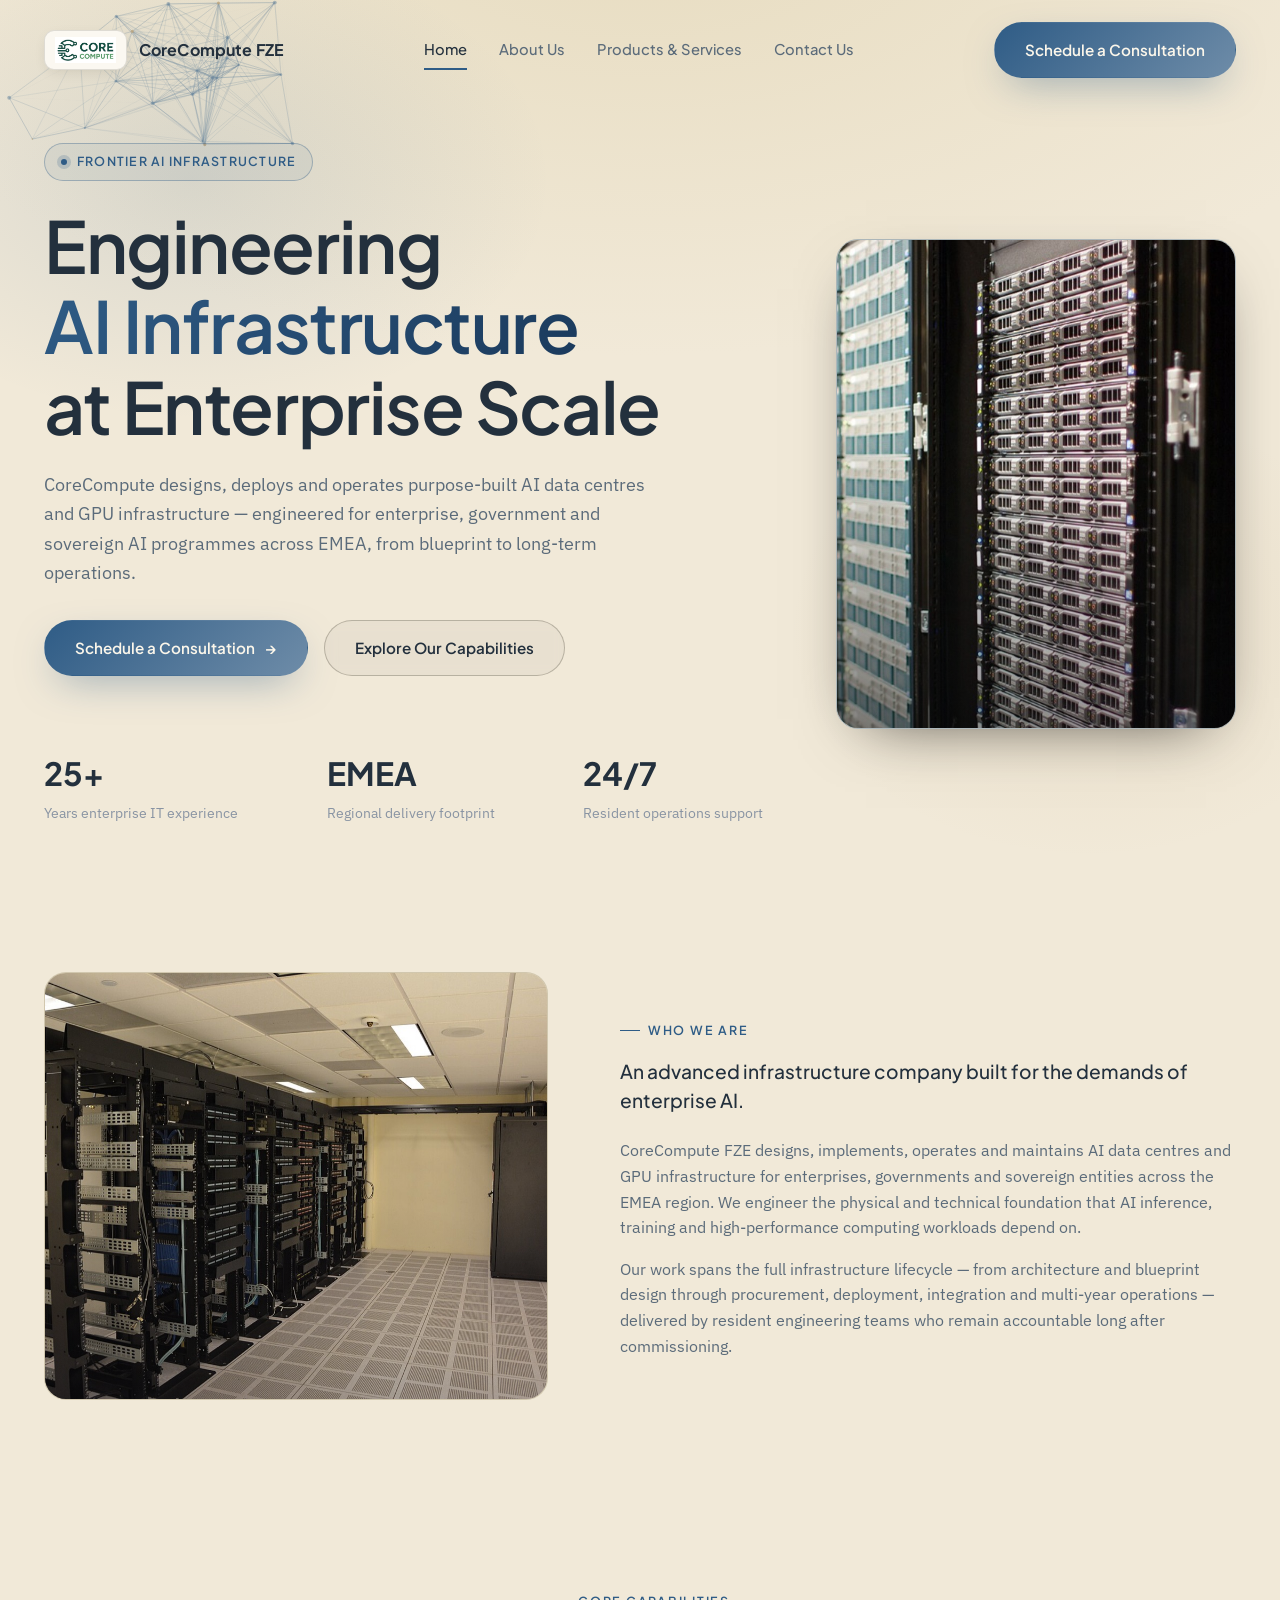
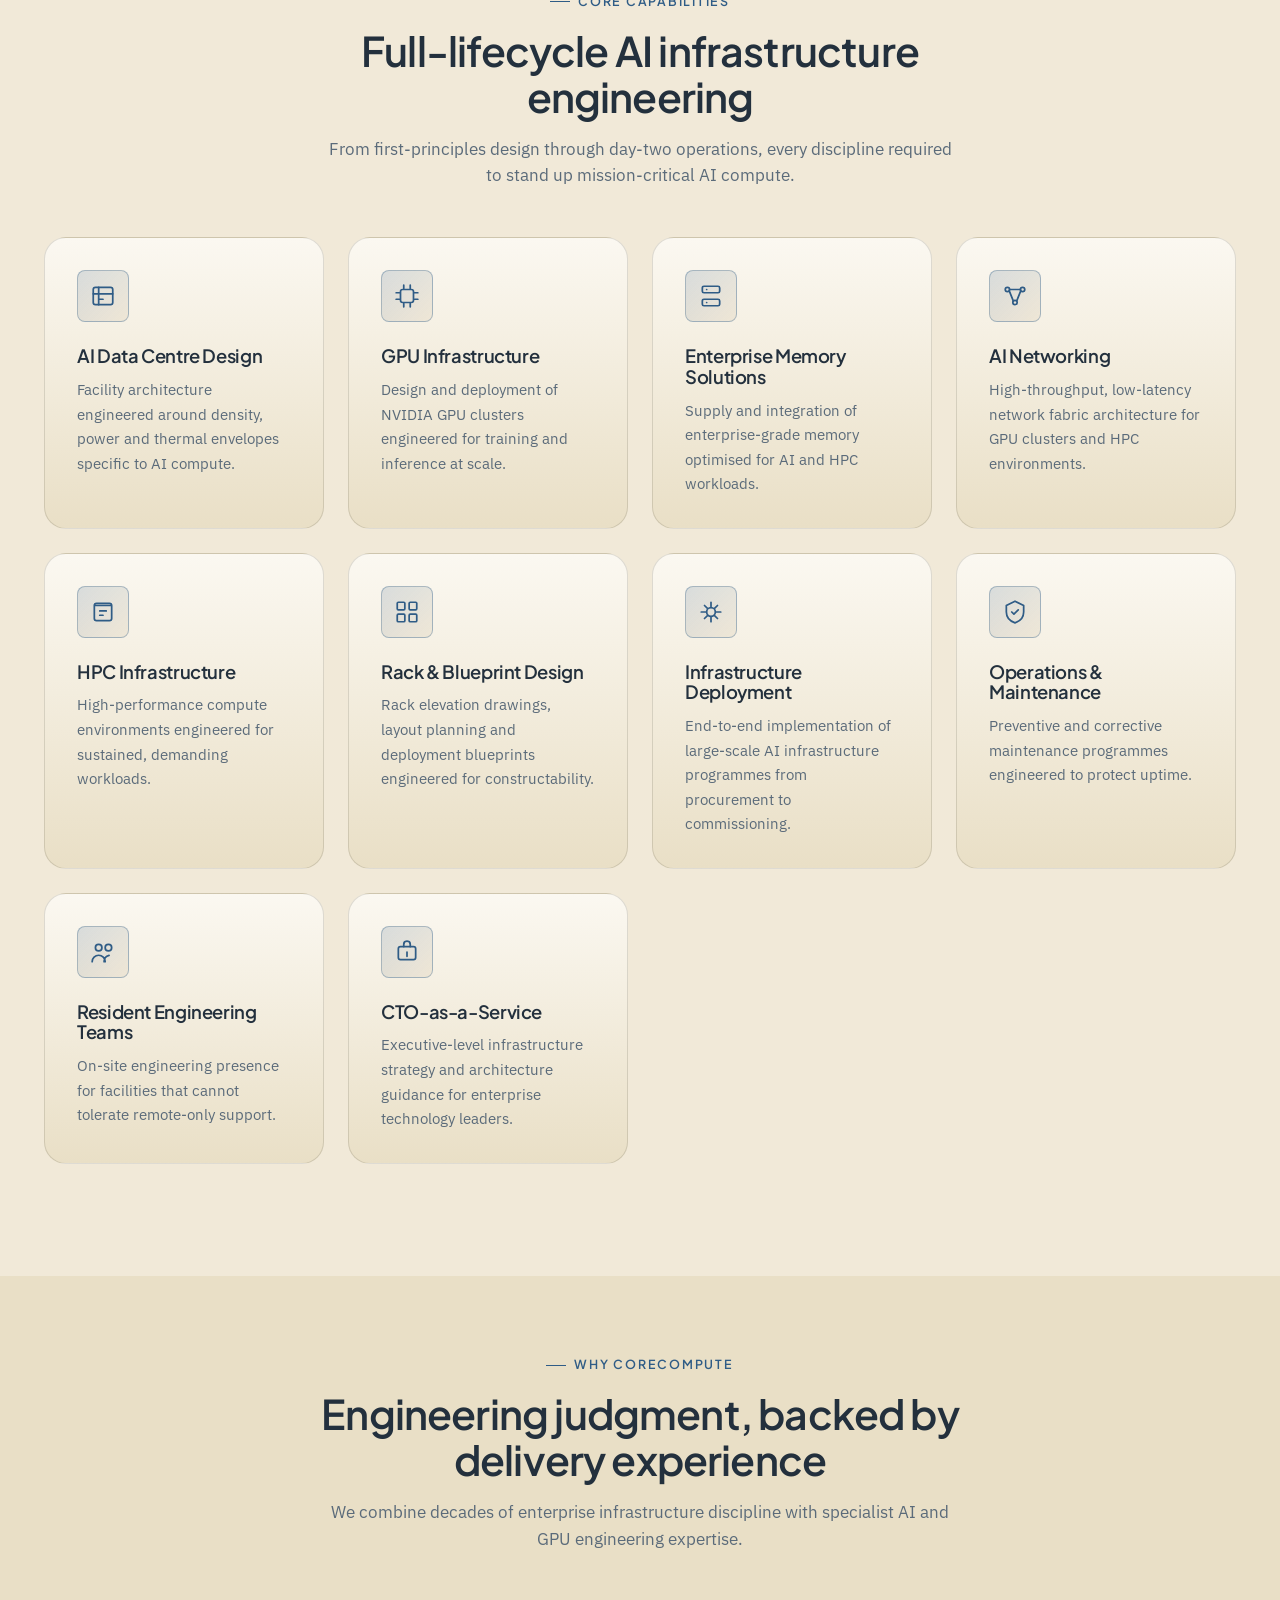
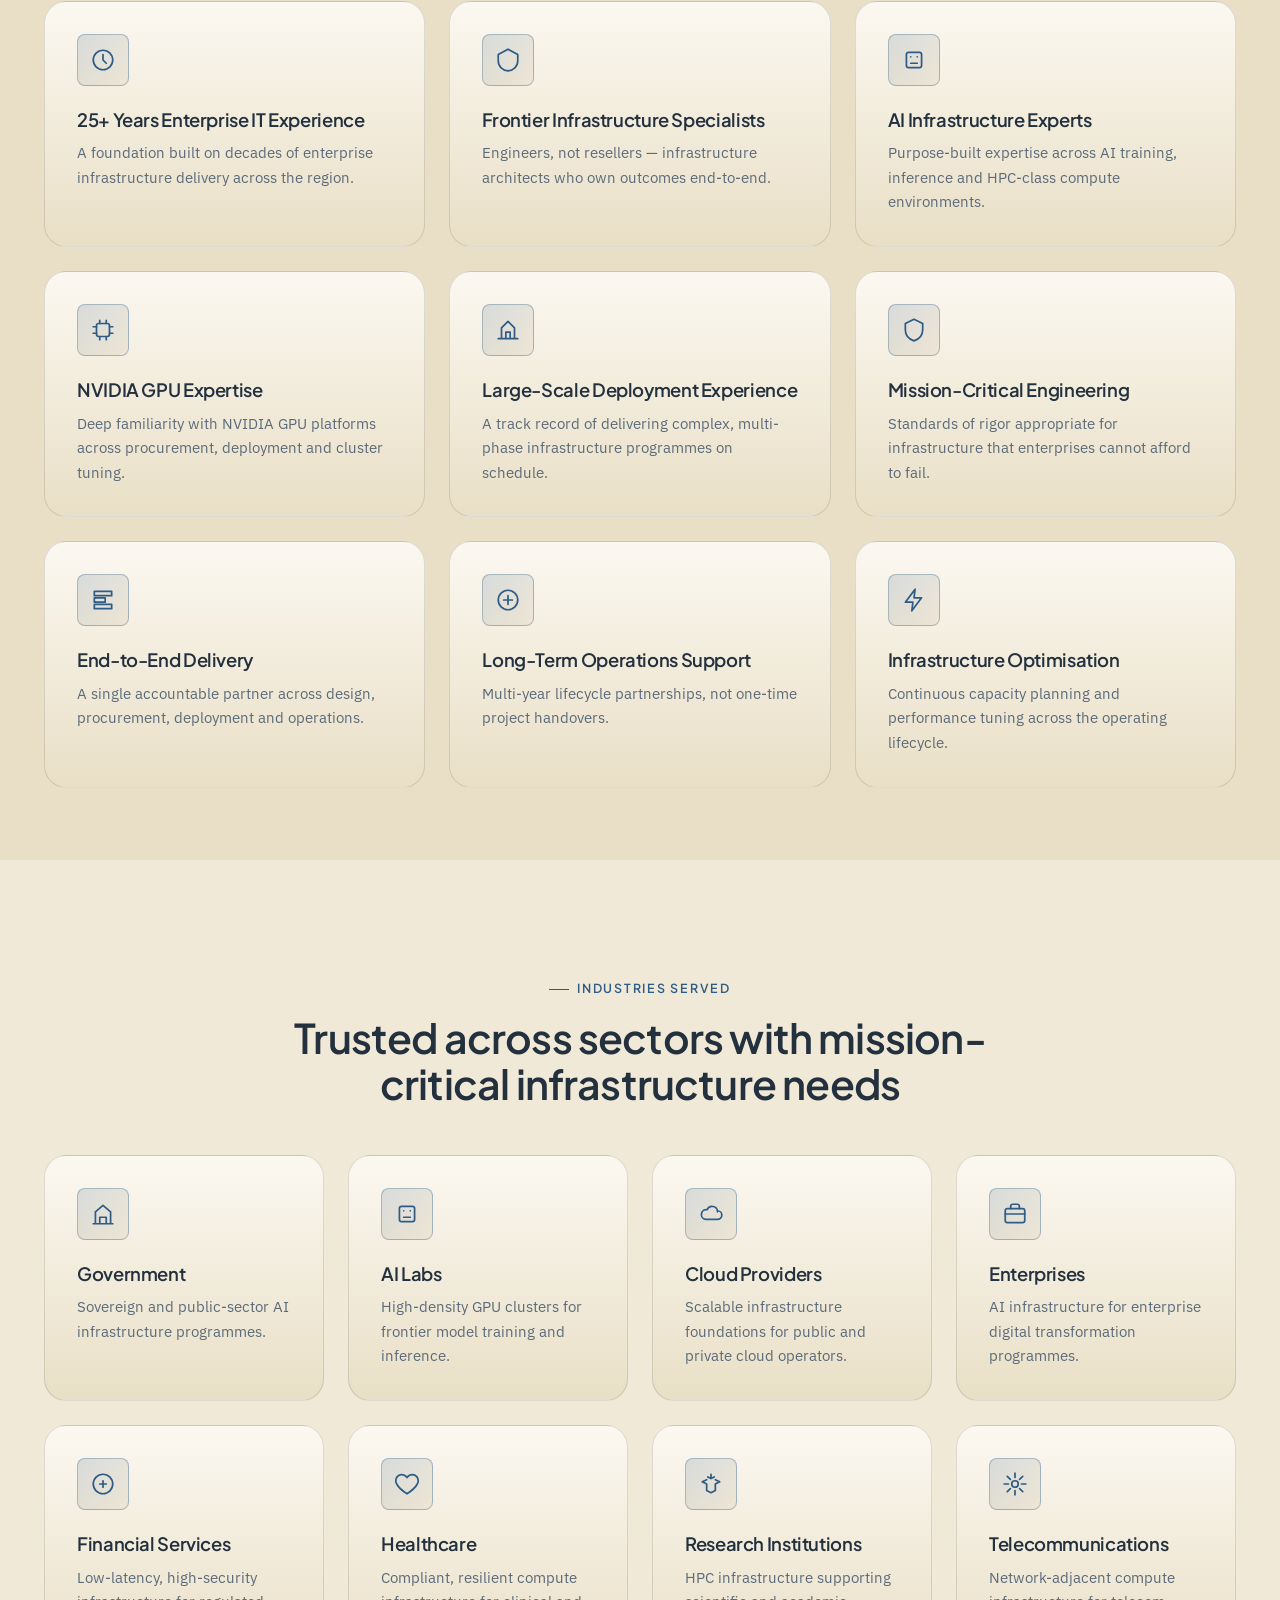
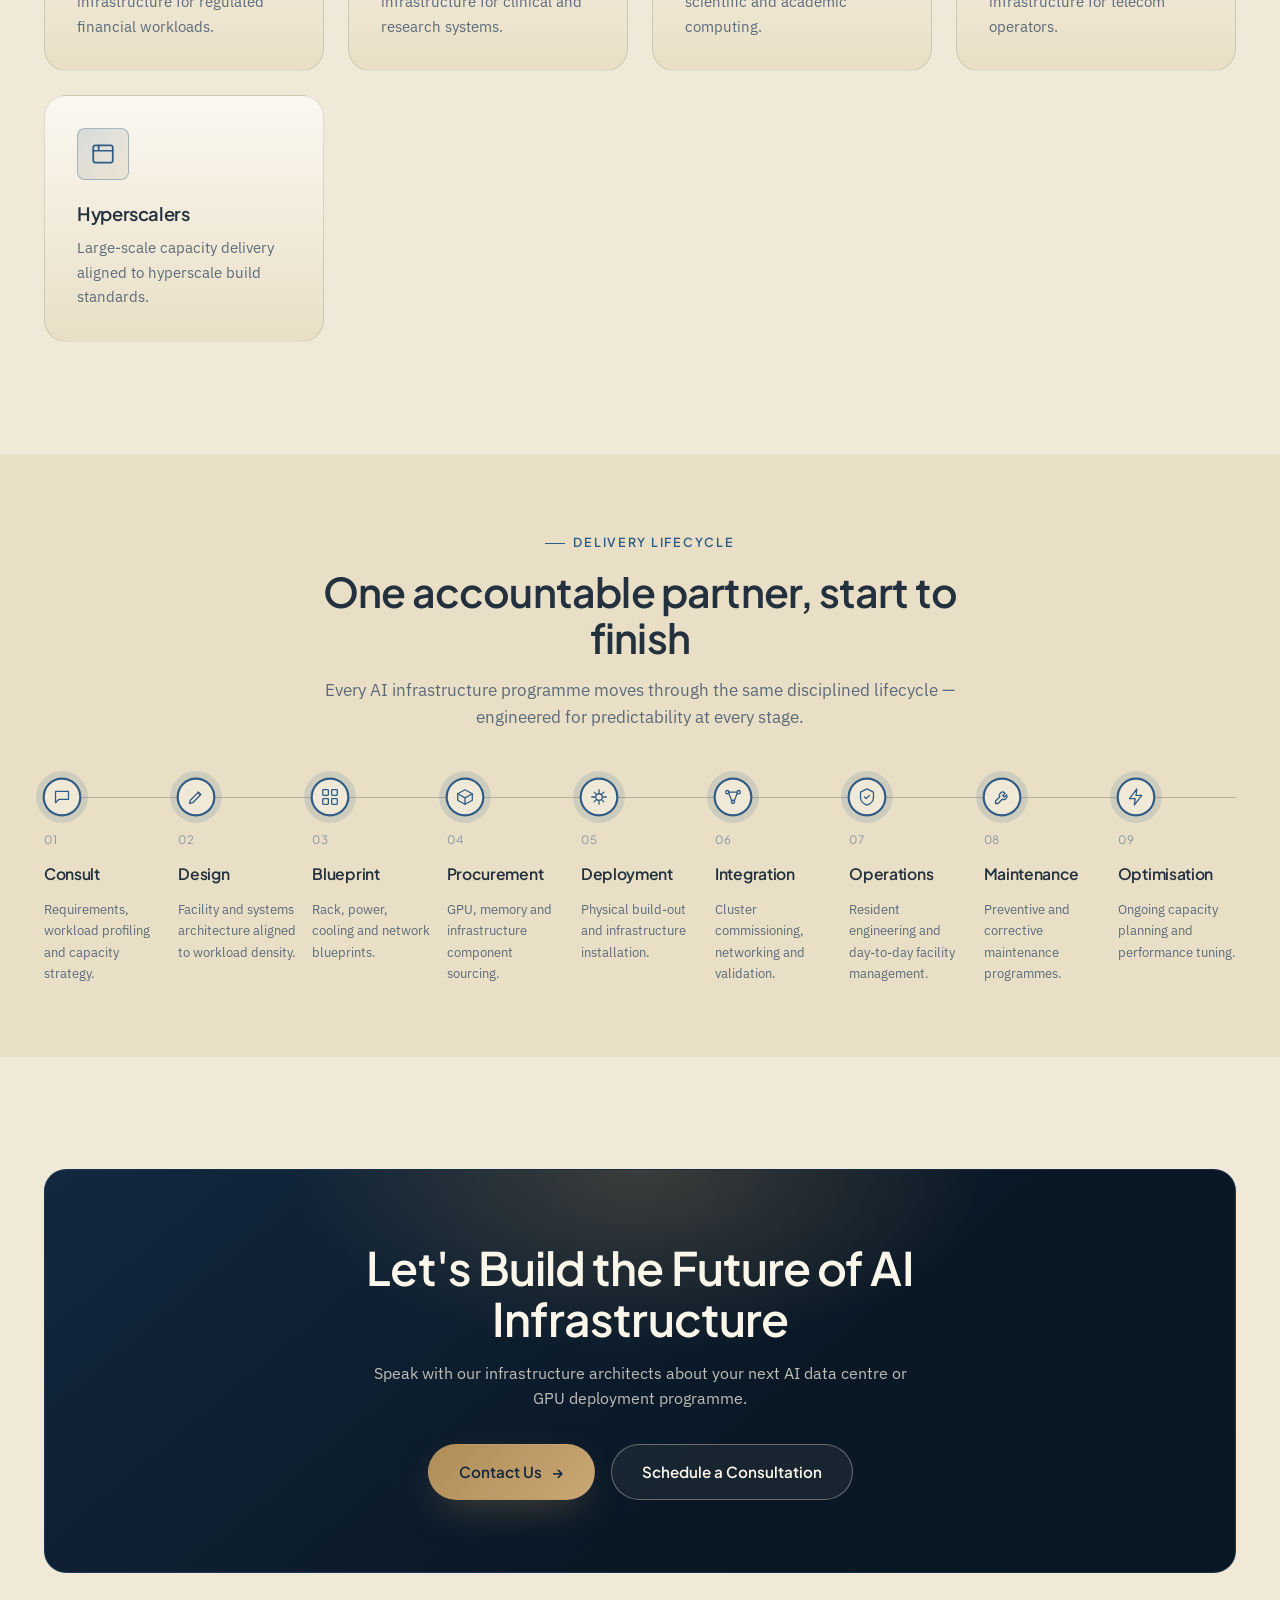
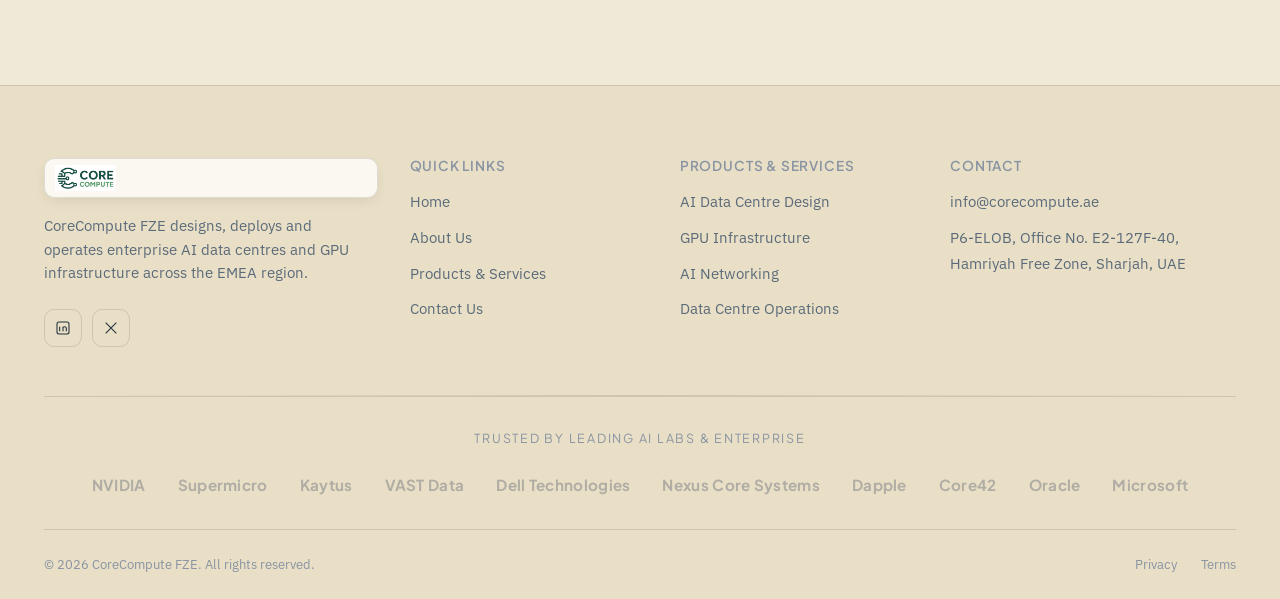
==== index.html @ c3b80f95 "CoreCompute FZE — beige/navy/gold elegant variant Second design variant of the site: warm beige/crea" ====
<!DOCTYPE html>
<html lang="en">
<head>
  <meta charset="UTF-8" />
  <meta name="viewport" content="width=device-width, initial-scale=1.0" />
  <title>CoreCompute FZE | Enterprise AI Data Centre &amp; GPU Infrastructure</title>
  <meta name="description" content="CoreCompute FZE designs, deploys and operates enterprise-scale AI data centres and GPU infrastructure — from blueprint and procurement to lifecycle operations, for governments, hyperscalers and enterprise AI programmes across EMEA." />
  <link rel="icon" type="image/png" href="assets/images/favicon.png" />
  <link rel="canonical" href="https://www.corecompute.example/" />

  <meta property="og:type" content="website" />
  <meta property="og:title" content="CoreCompute FZE | Engineering AI Infrastructure at Scale" />
  <meta property="og:description" content="An advanced AI infrastructure company designing, deploying and operating enterprise AI data centres and GPU infrastructure across EMEA." />

  <link rel="preconnect" href="https://fonts.googleapis.com" />
  <link rel="preconnect" href="https://fonts.gstatic.com" crossorigin />
  <link href="https://fonts.googleapis.com/css2?family=Plus+Jakarta+Sans:wght@500;600;700;800&family=IBM+Plex+Sans:wght@400;500;600&display=swap" rel="stylesheet" />
  <link rel="stylesheet" href="assets/css/style.css" />

  <script type="application/ld+json">
  {
    "@context": "https://schema.org",
    "@type": "Organization",
    "name": "CoreCompute FZE",
    "url": "https://www.corecompute.example/",
    "logo": "assets/images/logo.png",
    "description": "Advanced AI infrastructure company specializing in AI data centre design, GPU infrastructure and enterprise AI operations.",
    "address": {
      "@type": "PostalAddress",
      "streetAddress": "P6-ELOB, Office No. E2-127F-40, Hamriyah Free Zone",
      "addressLocality": "Sharjah",
      "addressCountry": "AE"
    },
    "email": "info@corecompute.ae"
  }
  </script>
</head>
<body>
  <a class="skip-link" href="#main">Skip to content</a>

  <header class="navbar">
    <div class="container">
      <a href="index.html" class="brand" aria-label="CoreCompute FZE — home">
        <span class="brand-mark"><img src="assets/images/logo.png" alt="CoreCompute" /></span>
        <span class="brand-name">CoreCompute FZE</span>
      </a>

      <nav class="nav-links" id="nav-links">
        <a href="index.html" class="is-active">Home</a>
        <a href="about.html">About Us</a>
        <a href="services.html">Products &amp; Services</a>
        <a href="contact.html">Contact Us</a>
        <div class="nav-cta-mobile">
          <a href="contact.html" class="btn btn-primary">Schedule a Consultation</a>
        </div>
      </nav>

      <div class="nav-cta">
        <a href="contact.html" class="btn btn-primary">Schedule a Consultation</a>
      </div>

      <button class="nav-toggle" id="nav-toggle" aria-label="Toggle navigation menu" aria-expanded="false" aria-controls="nav-links">
        <svg viewBox="0 0 24 24" fill="none" stroke="currentColor" stroke-width="1.8" stroke-linecap="round"><path d="M3 6h18M3 12h18M3 18h18"/></svg>
      </button>
    </div>
  </header>

  <main id="main">

    <!-- ============================= HERO ============================= -->
    <section class="hero">
      <canvas class="hero-canvas" data-network-canvas data-density="70" aria-hidden="true"></canvas>
      <div class="hero-glow" aria-hidden="true"></div>
      <div class="container">
        <div class="hero-inner">
          <span class="hero-kicker"><span class="dot"></span> Frontier AI Infrastructure</span>
          <h1>
            Engineering <span class="rotator" data-rotator='["AI Infrastructure", "AI Data Centres", "GPU Clusters", "AI Inference"]'>AI Infrastructure</span><br />
            at Enterprise Scale
          </h1>
          <p class="hero-sub">
            CoreCompute designs, deploys and operates purpose-built AI data centres and GPU infrastructure — engineered for enterprise, government and sovereign AI programmes across EMEA, from blueprint to long-term operations.
          </p>
          <div class="hero-actions">
            <a href="contact.html" class="btn btn-primary">Schedule a Consultation <span class="btn-arrow">&rarr;</span></a>
            <a href="services.html" class="btn btn-secondary">Explore Our Capabilities</a>
          </div>
          <div class="hero-meta">
            <div class="hero-meta-item">
              <div class="num">25+</div>
              <div class="label">Years enterprise IT experience</div>
            </div>
            <div class="hero-meta-item">
              <div class="num">EMEA</div>
              <div class="label">Regional delivery footprint</div>
            </div>
            <div class="hero-meta-item">
              <div class="num">24/7</div>
              <div class="label">Resident operations support</div>
            </div>
          </div>
        </div>

        <div class="hero-visual" aria-hidden="true">
          <img src="assets/images/photo-server-racks.jpg" alt="" loading="eager" />
        </div>
      </div>
    </section>

    <!-- ========================= COMPANY OVERVIEW ========================= -->
    <section class="section section-tight">
      <div class="container">
        <div class="overview">
          <div class="overview-visual" data-reveal>
            <img src="assets/images/photo-dc-row.jpg" alt="Row of enterprise server racks inside a data centre" loading="lazy" />
          </div>
          <div class="overview-copy" data-reveal>
            <span class="eyebrow">Who We Are</span>
            <p class="lede">An advanced infrastructure company built for the demands of enterprise AI.</p>
            <p>CoreCompute FZE designs, implements, operates and maintains AI data centres and GPU infrastructure for enterprises, governments and sovereign entities across the EMEA region. We engineer the physical and technical foundation that AI inference, training and high-performance computing workloads depend on.</p>
            <p>Our work spans the full infrastructure lifecycle — from architecture and blueprint design through procurement, deployment, integration and multi-year operations — delivered by resident engineering teams who remain accountable long after commissioning.</p>
          </div>
        </div>
      </div>
    </section>

    <!-- ========================= CORE CAPABILITIES ========================= -->
    <section class="section" id="capabilities">
      <div class="container">
        <div class="section-header center" data-reveal>
          <span class="eyebrow">Core Capabilities</span>
          <h2>Full-lifecycle AI infrastructure engineering</h2>
          <p>From first-principles design through day-two operations, every discipline required to stand up mission-critical AI compute.</p>
        </div>

        <div class="grid grid-4" data-reveal-group>

          <div class="card">
            <div class="card-icon">
              <svg viewBox="0 0 24 24" fill="none" stroke="currentColor" stroke-width="1.6" stroke-linecap="round" stroke-linejoin="round"><rect x="3" y="4" width="18" height="16" rx="2"/><path d="M3 10h18M8 4v16M8 15h4"/></svg>
            </div>
            <h3>AI Data Centre Design</h3>
            <p>Facility architecture engineered around density, power and thermal envelopes specific to AI compute.</p>
          </div>

          <div class="card">
            <div class="card-icon">
              <svg viewBox="0 0 24 24" fill="none" stroke="currentColor" stroke-width="1.6" stroke-linecap="round" stroke-linejoin="round"><rect x="6" y="6" width="12" height="12" rx="2"/><path d="M9 2v3M15 2v3M9 19v3M15 19v3M2 9h3M2 15h3M19 9h3M19 15h3"/></svg>
            </div>
            <h3>GPU Infrastructure</h3>
            <p>Design and deployment of NVIDIA GPU clusters engineered for training and inference at scale.</p>
          </div>

          <div class="card">
            <div class="card-icon">
              <svg viewBox="0 0 24 24" fill="none" stroke="currentColor" stroke-width="1.6" stroke-linecap="round" stroke-linejoin="round"><rect x="4" y="3" width="16" height="6" rx="1.5"/><rect x="4" y="15" width="16" height="6" rx="1.5"/><circle cx="8" cy="6" r="0.8" fill="currentColor" stroke="none"/><circle cx="8" cy="18" r="0.8" fill="currentColor" stroke="none"/></svg>
            </div>
            <h3>Enterprise Memory Solutions</h3>
            <p>Supply and integration of enterprise-grade memory optimised for AI and HPC workloads.</p>
          </div>

          <div class="card">
            <div class="card-icon">
              <svg viewBox="0 0 24 24" fill="none" stroke="currentColor" stroke-width="1.6" stroke-linecap="round" stroke-linejoin="round"><circle cx="5" cy="6" r="2"/><circle cx="19" cy="6" r="2"/><circle cx="12" cy="18" r="2"/><path d="M6.7 7.3 10.5 16.7M17.3 7.3 13.5 16.7M7 6h10"/></svg>
            </div>
            <h3>AI Networking</h3>
            <p>High-throughput, low-latency network fabric architecture for GPU clusters and HPC environments.</p>
          </div>

          <div class="card">
            <div class="card-icon">
              <svg viewBox="0 0 24 24" fill="none" stroke="currentColor" stroke-width="1.6" stroke-linecap="round" stroke-linejoin="round"><path d="M4 6h16M4 6a2 2 0 0 1 2-2h12a2 2 0 0 1 2 2M4 6v12a2 2 0 0 0 2 2h12a2 2 0 0 0 2-2V6M9 11h6M9 15h3"/></svg>
            </div>
            <h3>HPC Infrastructure</h3>
            <p>High-performance compute environments engineered for sustained, demanding workloads.</p>
          </div>

          <div class="card">
            <div class="card-icon">
              <svg viewBox="0 0 24 24" fill="none" stroke="currentColor" stroke-width="1.6" stroke-linecap="round" stroke-linejoin="round"><rect x="3" y="3" width="7" height="7" rx="1"/><rect x="14" y="3" width="7" height="7" rx="1"/><rect x="3" y="14" width="7" height="7" rx="1"/><rect x="14" y="14" width="7" height="7" rx="1"/></svg>
            </div>
            <h3>Rack &amp; Blueprint Design</h3>
            <p>Rack elevation drawings, layout planning and deployment blueprints engineered for constructability.</p>
          </div>

          <div class="card">
            <div class="card-icon">
              <svg viewBox="0 0 24 24" fill="none" stroke="currentColor" stroke-width="1.6" stroke-linecap="round" stroke-linejoin="round"><path d="M12 3v4M12 17v4M3 12h4M17 12h4M6 6l2.5 2.5M15.5 15.5 18 18M18 6l-2.5 2.5M8.5 15.5 6 18"/><circle cx="12" cy="12" r="4"/></svg>
            </div>
            <h3>Infrastructure Deployment</h3>
            <p>End-to-end implementation of large-scale AI infrastructure programmes from procurement to commissioning.</p>
          </div>

          <div class="card">
            <div class="card-icon">
              <svg viewBox="0 0 24 24" fill="none" stroke="currentColor" stroke-width="1.6" stroke-linecap="round" stroke-linejoin="round"><path d="M12 2 4 6v6c0 5 3.5 8.5 8 10 4.5-1.5 8-5 8-10V6l-8-4Z"/><path d="m9 12 2 2 4-4"/></svg>
            </div>
            <h3>Operations &amp; Maintenance</h3>
            <p>Preventive and corrective maintenance programmes engineered to protect uptime.</p>
          </div>

          <div class="card">
            <div class="card-icon">
              <svg viewBox="0 0 24 24" fill="none" stroke="currentColor" stroke-width="1.6" stroke-linecap="round" stroke-linejoin="round"><circle cx="8" cy="8" r="3"/><circle cx="17" cy="8" r="3"/><path d="M2 21c0-3.3 2.7-6 6-6s6 2.7 6 6M13 21c0-2.8 2-5.2 4.6-5.8"/></svg>
            </div>
            <h3>Resident Engineering Teams</h3>
            <p>On-site engineering presence for facilities that cannot tolerate remote-only support.</p>
          </div>

          <div class="card">
            <div class="card-icon">
              <svg viewBox="0 0 24 24" fill="none" stroke="currentColor" stroke-width="1.6" stroke-linecap="round" stroke-linejoin="round"><rect x="4" y="7" width="16" height="12" rx="2"/><path d="M9 7V5a3 3 0 0 1 6 0v2M12 12v4"/></svg>
            </div>
            <h3>CTO-as-a-Service</h3>
            <p>Executive-level infrastructure strategy and architecture guidance for enterprise technology leaders.</p>
          </div>

        </div>
      </div>
    </section>

    <!-- ========================= WHY CORECOMPUTE ========================= -->
    <section class="section section-tight" style="background: var(--bg-raised);">
      <div class="container">
        <div class="section-header center" data-reveal>
          <span class="eyebrow">Why CoreCompute</span>
          <h2>Engineering judgment, backed by delivery experience</h2>
          <p>We combine decades of enterprise infrastructure discipline with specialist AI and GPU engineering expertise.</p>
        </div>

        <div class="grid grid-3" data-reveal-group>
          <div class="card">
            <div class="card-icon"><svg viewBox="0 0 24 24" fill="none" stroke="currentColor" stroke-width="1.6" stroke-linecap="round" stroke-linejoin="round"><circle cx="12" cy="12" r="9"/><path d="M12 7v5l3 3"/></svg></div>
            <h3>25+ Years Enterprise IT Experience</h3>
            <p>A foundation built on decades of enterprise infrastructure delivery across the region.</p>
          </div>
          <div class="card">
            <div class="card-icon"><svg viewBox="0 0 24 24" fill="none" stroke="currentColor" stroke-width="1.6" stroke-linecap="round" stroke-linejoin="round"><path d="M12 2 3 7v6c0 5 4 8.5 9 9 5-.5 9-4 9-9V7l-9-5Z"/></svg></div>
            <h3>Frontier Infrastructure Specialists</h3>
            <p>Engineers, not resellers — infrastructure architects who own outcomes end-to-end.</p>
          </div>
          <div class="card">
            <div class="card-icon"><svg viewBox="0 0 24 24" fill="none" stroke="currentColor" stroke-width="1.6" stroke-linecap="round" stroke-linejoin="round"><rect x="5" y="5" width="14" height="14" rx="2"/><path d="M9 9h.01M15 9h.01M9 15h6"/></svg></div>
            <h3>AI Infrastructure Experts</h3>
            <p>Purpose-built expertise across AI training, inference and HPC-class compute environments.</p>
          </div>
          <div class="card">
            <div class="card-icon"><svg viewBox="0 0 24 24" fill="none" stroke="currentColor" stroke-width="1.6" stroke-linecap="round" stroke-linejoin="round"><rect x="6" y="6" width="12" height="12" rx="2"/><path d="M9 3v3M15 3v3M9 18v3M15 18v3M3 9h3M3 15h3M18 9h3M18 15h3"/></svg></div>
            <h3>NVIDIA GPU Expertise</h3>
            <p>Deep familiarity with NVIDIA GPU platforms across procurement, deployment and cluster tuning.</p>
          </div>
          <div class="card">
            <div class="card-icon"><svg viewBox="0 0 24 24" fill="none" stroke="currentColor" stroke-width="1.6" stroke-linecap="round" stroke-linejoin="round"><path d="M3 20h18M6 20V10l6-6 6 6v10M10 20v-6h4v6"/></svg></div>
            <h3>Large-Scale Deployment Experience</h3>
            <p>A track record of delivering complex, multi-phase infrastructure programmes on schedule.</p>
          </div>
          <div class="card">
            <div class="card-icon"><svg viewBox="0 0 24 24" fill="none" stroke="currentColor" stroke-width="1.6" stroke-linecap="round" stroke-linejoin="round"><path d="M12 2 4 6v6c0 5 3.5 8.5 8 10 4.5-1.5 8-5 8-10V6l-8-4Z"/></svg></div>
            <h3>Mission-Critical Engineering</h3>
            <p>Standards of rigor appropriate for infrastructure that enterprises cannot afford to fail.</p>
          </div>
          <div class="card">
            <div class="card-icon"><svg viewBox="0 0 24 24" fill="none" stroke="currentColor" stroke-width="1.6" stroke-linecap="round" stroke-linejoin="round"><path d="M4 4h16v4H4zM4 10h10v4H4zM4 16h16v4H4z"/></svg></div>
            <h3>End-to-End Delivery</h3>
            <p>A single accountable partner across design, procurement, deployment and operations.</p>
          </div>
          <div class="card">
            <div class="card-icon"><svg viewBox="0 0 24 24" fill="none" stroke="currentColor" stroke-width="1.6" stroke-linecap="round" stroke-linejoin="round"><circle cx="12" cy="12" r="9"/><path d="M8 12h8M12 8v8"/></svg></div>
            <h3>Long-Term Operations Support</h3>
            <p>Multi-year lifecycle partnerships, not one-time project handovers.</p>
          </div>
          <div class="card">
            <div class="card-icon"><svg viewBox="0 0 24 24" fill="none" stroke="currentColor" stroke-width="1.6" stroke-linecap="round" stroke-linejoin="round"><path d="M13 2 4 14h7l-1 8 9-12h-7l1-8Z"/></svg></div>
            <h3>Infrastructure Optimisation</h3>
            <p>Continuous capacity planning and performance tuning across the operating lifecycle.</p>
          </div>
        </div>
      </div>
    </section>

    <!-- ========================= INDUSTRIES SERVED ========================= -->
    <section class="section">
      <div class="container">
        <div class="section-header center" data-reveal>
          <span class="eyebrow">Industries Served</span>
          <h2>Trusted across sectors with mission-critical infrastructure needs</h2>
        </div>

        <div class="grid grid-4" data-reveal-group>
          <div class="card">
            <div class="card-icon"><svg viewBox="0 0 24 24" fill="none" stroke="currentColor" stroke-width="1.6" stroke-linecap="round" stroke-linejoin="round"><path d="M3 21h18M5 21V10l7-6 7 6v11M9 21v-6h6v6"/></svg></div>
            <h3>Government</h3>
            <p>Sovereign and public-sector AI infrastructure programmes.</p>
          </div>
          <div class="card">
            <div class="card-icon"><svg viewBox="0 0 24 24" fill="none" stroke="currentColor" stroke-width="1.6" stroke-linecap="round" stroke-linejoin="round"><rect x="5" y="5" width="14" height="14" rx="2"/><path d="M9 9h.01M15 9h.01M9 15h6"/></svg></div>
            <h3>AI Labs</h3>
            <p>High-density GPU clusters for frontier model training and inference.</p>
          </div>
          <div class="card">
            <div class="card-icon"><svg viewBox="0 0 24 24" fill="none" stroke="currentColor" stroke-width="1.6" stroke-linecap="round" stroke-linejoin="round"><path d="M18 10a5 5 0 0 0-9.6-2A4.5 4.5 0 0 0 7 17h11a4 4 0 0 0 0-8 5 5 0 0 0 0 1Z"/></svg></div>
            <h3>Cloud Providers</h3>
            <p>Scalable infrastructure foundations for public and private cloud operators.</p>
          </div>
          <div class="card">
            <div class="card-icon"><svg viewBox="0 0 24 24" fill="none" stroke="currentColor" stroke-width="1.6" stroke-linecap="round" stroke-linejoin="round"><rect x="3" y="7" width="18" height="13" rx="2"/><path d="M8 7V5a2 2 0 0 1 2-2h4a2 2 0 0 1 2 2v2M3 12h18"/></svg></div>
            <h3>Enterprises</h3>
            <p>AI infrastructure for enterprise digital transformation programmes.</p>
          </div>
          <div class="card">
            <div class="card-icon"><svg viewBox="0 0 24 24" fill="none" stroke="currentColor" stroke-width="1.6" stroke-linecap="round" stroke-linejoin="round"><circle cx="12" cy="12" r="9"/><path d="M9 12h6M12 9v6"/></svg></div>
            <h3>Financial Services</h3>
            <p>Low-latency, high-security infrastructure for regulated financial workloads.</p>
          </div>
          <div class="card">
            <div class="card-icon"><svg viewBox="0 0 24 24" fill="none" stroke="currentColor" stroke-width="1.6" stroke-linecap="round" stroke-linejoin="round"><path d="M12 21s-7-4.35-9.5-9A5.5 5.5 0 0 1 12 6a5.5 5.5 0 0 1 9.5 6c-2.5 4.65-9.5 9-9.5 9Z"/></svg></div>
            <h3>Healthcare</h3>
            <p>Compliant, resilient compute infrastructure for clinical and research systems.</p>
          </div>
          <div class="card">
            <div class="card-icon"><svg viewBox="0 0 24 24" fill="none" stroke="currentColor" stroke-width="1.6" stroke-linecap="round" stroke-linejoin="round"><path d="M12 3v4M9 5.5 12 7l3-1.5M4 10l4 2M4 10l4-2M20 10l-4 2M20 10l-4-2M8 12v6l4 2 4-2v-6"/></svg></div>
            <h3>Research Institutions</h3>
            <p>HPC infrastructure supporting scientific and academic computing.</p>
          </div>
          <div class="card">
            <div class="card-icon"><svg viewBox="0 0 24 24" fill="none" stroke="currentColor" stroke-width="1.6" stroke-linecap="round" stroke-linejoin="round"><path d="M12 2v4M12 18v4M4.9 4.9l2.8 2.8M16.3 16.3l2.8 2.8M2 12h4M18 12h4M4.9 19.1l2.8-2.8M16.3 7.7l2.8-2.8"/><circle cx="12" cy="12" r="3"/></svg></div>
            <h3>Telecommunications</h3>
            <p>Network-adjacent compute infrastructure for telecom operators.</p>
          </div>
          <div class="card">
            <div class="card-icon"><svg viewBox="0 0 24 24" fill="none" stroke="currentColor" stroke-width="1.6" stroke-linecap="round" stroke-linejoin="round"><rect x="3" y="4" width="18" height="16" rx="2"/><path d="M3 9h18M8 4v5"/></svg></div>
            <h3>Hyperscalers</h3>
            <p>Large-scale capacity delivery aligned to hyperscale build standards.</p>
          </div>
        </div>
      </div>
    </section>

    <!-- ========================= DELIVERY PROCESS ========================= -->
    <section class="section section-tight" style="background: var(--bg-raised);">
      <div class="container">
        <div class="section-header center" data-reveal>
          <span class="eyebrow">Delivery Lifecycle</span>
          <h2>One accountable partner, start to finish</h2>
          <p>Every AI infrastructure programme moves through the same disciplined lifecycle — engineered for predictability at every stage.</p>
        </div>

        <div class="timeline">
          <div class="timeline-step"><span class="step-icon"><svg viewBox="0 0 24 24" fill="none" stroke="currentColor" stroke-width="1.6" stroke-linecap="round" stroke-linejoin="round"><path d="M4 5h16v10H8l-4 4V5Z"/></svg></span><span class="step-index">01</span><h4>Consult</h4><p>Requirements, workload profiling and capacity strategy.</p></div>
          <div class="timeline-step"><span class="step-icon"><svg viewBox="0 0 24 24" fill="none" stroke="currentColor" stroke-width="1.6" stroke-linecap="round" stroke-linejoin="round"><path d="m4 20 4-1 10-10-3-3L5 16l-1 4Z"/><path d="m14 6 3 3"/></svg></span><span class="step-index">02</span><h4>Design</h4><p>Facility and systems architecture aligned to workload density.</p></div>
          <div class="timeline-step"><span class="step-icon"><svg viewBox="0 0 24 24" fill="none" stroke="currentColor" stroke-width="1.6" stroke-linecap="round" stroke-linejoin="round"><rect x="3" y="3" width="7" height="7" rx="1"/><rect x="14" y="3" width="7" height="7" rx="1"/><rect x="3" y="14" width="7" height="7" rx="1"/><rect x="14" y="14" width="7" height="7" rx="1"/></svg></span><span class="step-index">03</span><h4>Blueprint</h4><p>Rack, power, cooling and network blueprints.</p></div>
          <div class="timeline-step"><span class="step-icon"><svg viewBox="0 0 24 24" fill="none" stroke="currentColor" stroke-width="1.6" stroke-linecap="round" stroke-linejoin="round"><path d="M21 8 12 3 3 8v8l9 5 9-5V8Z"/><path d="M3 8l9 5 9-5M12 13v8"/></svg></span><span class="step-index">04</span><h4>Procurement</h4><p>GPU, memory and infrastructure component sourcing.</p></div>
          <div class="timeline-step"><span class="step-icon"><svg viewBox="0 0 24 24" fill="none" stroke="currentColor" stroke-width="1.6" stroke-linecap="round" stroke-linejoin="round"><path d="M12 3v4M12 17v4M3 12h4M17 12h4M6 6l2.5 2.5M15.5 15.5 18 18M18 6l-2.5 2.5M8.5 15.5 6 18"/><circle cx="12" cy="12" r="4"/></svg></span><span class="step-index">05</span><h4>Deployment</h4><p>Physical build-out and infrastructure installation.</p></div>
          <div class="timeline-step"><span class="step-icon"><svg viewBox="0 0 24 24" fill="none" stroke="currentColor" stroke-width="1.6" stroke-linecap="round" stroke-linejoin="round"><circle cx="5" cy="6" r="2"/><circle cx="19" cy="6" r="2"/><circle cx="12" cy="18" r="2"/><path d="M6.7 7.3 10.5 16.7M17.3 7.3 13.5 16.7M7 6h10"/></svg></span><span class="step-index">06</span><h4>Integration</h4><p>Cluster commissioning, networking and validation.</p></div>
          <div class="timeline-step"><span class="step-icon"><svg viewBox="0 0 24 24" fill="none" stroke="currentColor" stroke-width="1.6" stroke-linecap="round" stroke-linejoin="round"><path d="M12 2 4 6v6c0 5 3.5 8.5 8 10 4.5-1.5 8-5 8-10V6l-8-4Z"/><path d="m9 12 2 2 4-4"/></svg></span><span class="step-index">07</span><h4>Operations</h4><p>Resident engineering and day-to-day facility management.</p></div>
          <div class="timeline-step"><span class="step-icon"><svg viewBox="0 0 24 24" fill="none" stroke="currentColor" stroke-width="1.6" stroke-linecap="round" stroke-linejoin="round"><path d="M14.7 6.3a4 4 0 0 0-5.4 5.4L4 17v3h3l5.3-5.3a4 4 0 0 0 5.4-5.4l-2.8 2.8-2-2 2.8-2.8Z"/></svg></span><span class="step-index">08</span><h4>Maintenance</h4><p>Preventive and corrective maintenance programmes.</p></div>
          <div class="timeline-step"><span class="step-icon"><svg viewBox="0 0 24 24" fill="none" stroke="currentColor" stroke-width="1.6" stroke-linecap="round" stroke-linejoin="round"><path d="M13 2 4 14h7l-1 8 9-12h-7l1-8Z"/></svg></span><span class="step-index">09</span><h4>Optimisation</h4><p>Ongoing capacity planning and performance tuning.</p></div>
        </div>
      </div>
    </section>

    <!-- ========================= FINAL CTA ========================= -->
    <section class="section">
      <div class="container">
        <div class="cta-band" data-reveal>
          <div class="cta-band-glow" aria-hidden="true"></div>
          <h2>Let's Build the Future of AI Infrastructure</h2>
          <p>Speak with our infrastructure architects about your next AI data centre or GPU deployment programme.</p>
          <div class="hero-actions">
            <a href="contact.html" class="btn btn-primary">Contact Us <span class="btn-arrow">&rarr;</span></a>
            <a href="contact.html" class="btn btn-secondary">Schedule a Consultation</a>
          </div>
        </div>
      </div>
    </section>

  </main>

  <footer class="footer">
    <div class="container">
      <div class="footer-grid">
        <div class="footer-brand">
          <span class="brand-mark"><img src="assets/images/logo.png" alt="CoreCompute" /></span>
          <p>CoreCompute FZE designs, deploys and operates enterprise AI data centres and GPU infrastructure across the EMEA region.</p>
          <div class="footer-social">
            <a href="#" aria-label="LinkedIn"><svg viewBox="0 0 24 24" fill="none" stroke="currentColor" stroke-width="1.6"><rect x="3" y="3" width="18" height="18" rx="3"/><path d="M7 10v7M7 7v.01M12 17v-4.5a2.5 2.5 0 0 1 5 0V17M12 10v7"/></svg></a>
            <a href="#" aria-label="X / Twitter"><svg viewBox="0 0 24 24" fill="none" stroke="currentColor" stroke-width="1.6"><path d="m4 4 16 16M20 4 4 20"/></svg></a>
          </div>
        </div>
        <div class="footer-col">
          <h5>Quick Links</h5>
          <ul>
            <li><a href="index.html">Home</a></li>
            <li><a href="about.html">About Us</a></li>
            <li><a href="services.html">Products &amp; Services</a></li>
            <li><a href="contact.html">Contact Us</a></li>
          </ul>
        </div>
        <div class="footer-col">
          <h5>Products &amp; Services</h5>
          <ul>
            <li><a href="services.html#data-centre-design">AI Data Centre Design</a></li>
            <li><a href="services.html#gpu-infrastructure">GPU Infrastructure</a></li>
            <li><a href="services.html#ai-networking">AI Networking</a></li>
            <li><a href="services.html#operations">Data Centre Operations</a></li>
          </ul>
        </div>
        <div class="footer-col">
          <h5>Contact</h5>
          <ul>
            <li><a href="mailto:info@corecompute.ae">info@corecompute.ae</a></li>
            <li><a href="contact.html">P6-ELOB, Office No. E2-127F-40,<br />Hamriyah Free Zone, Sharjah, UAE</a></li>
          </ul>
        </div>
      </div>

      <div class="divider"></div>

      <div class="trusted-strip">
        <div class="trusted-label">Trusted by Leading AI Labs &amp; Enterprise</div>
        <div class="logo-marquee">
          <span class="partner">NVIDIA</span>
          <span class="partner">Supermicro</span>
          <span class="partner">Kaytus</span>
          <span class="partner">VAST Data</span>
          <span class="partner">Dell Technologies</span>
          <span class="partner">Nexus Core Systems</span>
          <span class="partner">Dapple</span>
          <span class="partner">Core42</span>
          <span class="partner">Oracle</span>
          <span class="partner">Microsoft</span>
        </div>
      </div>

      <div class="footer-bottom">
        <span>&copy; <span data-year></span> CoreCompute FZE. All rights reserved.</span>
        <div class="footer-bottom-links">
          <a href="contact.html">Privacy</a>
          <a href="contact.html">Terms</a>
        </div>
      </div>
    </div>
  </footer>

  <script src="assets/js/main.js"></script>
</body>
</html>
---- assets/css/style.css ----
/* ==========================================================================
   CoreCompute FZE — Design System
   ========================================================================== */

:root {
  /* Brand colours — beige, elegant navy blue, warm gold complementary accent */
  --blue-deep: #1b3a5c;
  --blue-deep-2: #12283f;
  --blue-steel: #6e8ca8;
  --blue-bright: #2f5c86;
  --accent-ice: #b7cfe0;
  --accent-amber: #b08d57;

  /* Surfaces */
  --bg-base: #f1e9d8;
  --bg-raised: #e9dfc6;
  --bg-raised-2: #ece1c7;
  --bg-card: #fbf8f1;
  --bg-glass: rgba(255, 252, 245, 0.6);

  /* Borders */
  --border-subtle: rgba(30, 25, 15, 0.13);
  --border-strong: rgba(30, 25, 15, 0.24);
  --border-accent: rgba(47, 92, 134, 0.35);

  /* Text */
  --text-primary: #23303d;
  --text-secondary: #5b6b7a;
  --text-tertiary: #8994a3;
  --text-on-accent: #fbf6ea;

  /* Typography */
  --font-display: "Plus Jakarta Sans", "Inter", sans-serif;
  --font-body: "IBM Plex Sans", "Inter", sans-serif;

  /* Spacing scale */
  --space-1: 0.5rem;
  --space-2: 1rem;
  --space-3: 1.5rem;
  --space-4: 2rem;
  --space-5: 3rem;
  --space-6: 4.5rem;
  --space-7: 7rem;

  /* Radii & shadows */
  --radius-sm: 8px;
  --radius-md: 14px;
  --radius-lg: 22px;
  --radius-pill: 999px;
  --shadow-soft: 0 20px 60px -30px rgba(0, 0, 0, 0.7);
  --shadow-glow: 0 0 0 1px var(--border-accent), 0 20px 50px -20px rgba(47, 92, 134, 0.25);

  --ease-premium: cubic-bezier(0.16, 1, 0.3, 1);
  --container-w: 1240px;
}

/* --------------------------------- Reset -------------------------------- */

*,
*::before,
*::after {
  box-sizing: border-box;
}

html {
  scroll-behavior: smooth;
}

body {
  margin: 0;
  background: var(--bg-base);
  color: var(--text-primary);
  font-family: var(--font-body);
  font-size: 16px;
  line-height: 1.6;
  -webkit-font-smoothing: antialiased;
  overflow-x: hidden;
}

@media (prefers-reduced-motion: reduce) {
  html {
    scroll-behavior: auto;
  }
  *,
  *::before,
  *::after {
    animation-duration: 0.001ms !important;
    animation-iteration-count: 1 !important;
    transition-duration: 0.001ms !important;
    scroll-behavior: auto !important;
  }
}

img {
  max-width: 100%;
  display: block;
}

a {
  color: inherit;
  text-decoration: none;
}

ul {
  margin: 0;
  padding: 0;
  list-style: none;
}

h1, h2, h3, h4, h5 {
  font-family: var(--font-display);
  font-weight: 600;
  line-height: 1.12;
  letter-spacing: -0.02em;
  margin: 0;
  color: var(--text-primary);
}

p {
  margin: 0;
}

button {
  font-family: inherit;
}

/* Visible focus for keyboard users */
a:focus-visible,
button:focus-visible,
input:focus-visible,
textarea:focus-visible,
select:focus-visible {
  outline: 2px solid var(--blue-bright);
  outline-offset: 3px;
  border-radius: 4px;
}

.skip-link {
  position: absolute;
  left: -9999px;
  top: 0;
  background: var(--blue-bright);
  color: var(--text-on-accent);
  padding: 12px 20px;
  z-index: 1000;
  border-radius: 0 0 8px 0;
  font-weight: 600;
}

.skip-link:focus {
  left: 0;
}

/* -------------------------------- Layout -------------------------------- */

.container {
  width: 100%;
  max-width: var(--container-w);
  margin-inline: auto;
  padding-inline: var(--space-3);
}

.section {
  padding-block: var(--space-7);
  position: relative;
}

.section-tight {
  padding-block: var(--space-6);
}

.section-header {
  max-width: 720px;
  margin-bottom: var(--space-5);
}

.section-header.center {
  margin-inline: auto;
  text-align: center;
}

.eyebrow {
  display: inline-flex;
  align-items: center;
  gap: 8px;
  font-family: var(--font-display);
  font-size: 0.78rem;
  font-weight: 600;
  letter-spacing: 0.14em;
  text-transform: uppercase;
  color: var(--blue-bright);
  margin-bottom: var(--space-2);
}

.eyebrow::before {
  content: "";
  width: 20px;
  height: 1px;
  background: var(--blue-bright);
}

.section-header h2 {
  font-size: clamp(1.9rem, 3.2vw, 2.75rem);
  margin-bottom: var(--space-2);
}

.section-header p {
  color: var(--text-secondary);
  font-size: 1.05rem;
  max-width: 640px;
  margin-inline: auto;
}

.divider {
  height: 1px;
  width: 100%;
  background: linear-gradient(90deg, transparent, var(--border-subtle), transparent);
  border: none;
}

/* -------------------------------- Buttons -------------------------------- */

.btn {
  display: inline-flex;
  align-items: center;
  justify-content: center;
  gap: 10px;
  font-family: var(--font-display);
  font-weight: 600;
  font-size: 0.95rem;
  padding: 15px 30px;
  border-radius: var(--radius-pill);
  border: 1px solid transparent;
  cursor: pointer;
  transition: transform 0.35s var(--ease-premium), box-shadow 0.35s var(--ease-premium), background 0.35s var(--ease-premium), border-color 0.35s var(--ease-premium);
  white-space: nowrap;
}

.btn-primary {
  background: linear-gradient(135deg, var(--blue-bright), var(--blue-steel));
  color: var(--text-on-accent);
  box-shadow: 0 14px 40px -14px rgba(47, 92, 134, 0.55);
}

.btn-primary:hover {
  transform: translateY(-2px);
  box-shadow: 0 20px 50px -14px rgba(47, 92, 134, 0.7);
}

.btn-secondary {
  background: rgba(20, 16, 8, 0.035);
  color: var(--text-primary);
  border-color: var(--border-strong);
  backdrop-filter: blur(6px);
}

.btn-secondary:hover {
  border-color: var(--blue-bright);
  color: var(--blue-bright);
  transform: translateY(-2px);
}

.btn-arrow {
  transition: transform 0.3s var(--ease-premium);
}

.btn:hover .btn-arrow {
  transform: translateX(4px);
}

.btn-block {
  width: 100%;
}

/* -------------------------------- Navbar -------------------------------- */

.navbar {
  position: fixed;
  top: 0;
  left: 0;
  right: 0;
  z-index: 500;
  padding-block: 22px;
  transition: padding 0.4s var(--ease-premium), background 0.4s var(--ease-premium), border-color 0.4s var(--ease-premium), box-shadow 0.4s var(--ease-premium);
  border-bottom: 1px solid transparent;
}

.navbar.is-scrolled {
  padding-block: 14px;
  background: rgba(241, 233, 216, 0.86);
  backdrop-filter: blur(14px) saturate(140%);
  border-bottom: 1px solid var(--border-subtle);
  box-shadow: 0 10px 40px -20px rgba(30, 25, 15, 0.18);
}

.navbar .container {
  display: flex;
  align-items: center;
  justify-content: space-between;
  gap: var(--space-3);
}

.brand {
  display: flex;
  align-items: center;
  gap: 12px;
}

.brand-mark {
  background: var(--bg-card);
  border: 1px solid var(--border-subtle);
  border-radius: 10px;
  padding: 6px 10px;
  display: flex;
  align-items: center;
  box-shadow: 0 4px 16px -6px rgba(30, 25, 15, 0.16);
}

.brand-mark img {
  height: 26px;
  width: auto;
  display: block;
}

.footer-brand .brand-mark {
  margin-bottom: 10px;
}

.brand-name {
  font-family: var(--font-display);
  font-weight: 700;
  font-size: 1rem;
  letter-spacing: 0.01em;
  color: var(--text-primary);
  display: inline-block;
}

.nav-links {
  display: flex;
  align-items: center;
  gap: var(--space-4);
}

.nav-links a {
  font-family: var(--font-display);
  font-size: 0.92rem;
  font-weight: 500;
  color: var(--text-secondary);
  position: relative;
  padding-block: 4px;
  transition: color 0.25s ease;
}

.nav-links a::after {
  content: "";
  position: absolute;
  left: 0;
  right: 0;
  bottom: -4px;
  height: 2px;
  background: var(--blue-bright);
  transform: scaleX(0);
  transform-origin: left;
  transition: transform 0.35s var(--ease-premium);
}

.nav-links a:hover,
.nav-links a.is-active {
  color: var(--text-primary);
}

.nav-links a:hover::after,
.nav-links a.is-active::after {
  transform: scaleX(1);
}

.nav-cta-mobile {
  display: none;
}

.nav-cta {
  display: flex;
  align-items: center;
  gap: var(--space-2);
}

.nav-toggle {
  display: none;
  background: none;
  border: 1px solid var(--border-strong);
  border-radius: 10px;
  width: 44px;
  height: 44px;
  align-items: center;
  justify-content: center;
  cursor: pointer;
  color: var(--text-primary);
}

.nav-toggle svg {
  width: 20px;
  height: 20px;
}

@media (max-width: 960px) {
  .nav-links {
    position: fixed;
    inset: 0;
    top: 0;
    background: rgba(241, 233, 216, 0.97);
    backdrop-filter: blur(20px);
    flex-direction: column;
    justify-content: center;
    align-items: center;
    gap: var(--space-4);
    transform: translateY(-100%);
    opacity: 0;
    transition: transform 0.5s var(--ease-premium), opacity 0.4s ease;
    pointer-events: none;
  }

  .nav-links.is-open {
    transform: translateY(0);
    opacity: 1;
    pointer-events: auto;
  }

  .nav-links a {
    font-size: 1.4rem;
  }

  .nav-cta {
    display: none;
  }

  .nav-links .nav-cta-mobile {
    display: flex;
    margin-top: var(--space-3);
  }

  .nav-toggle {
    display: inline-flex;
  }
}

/* --------------------------------- Hero ---------------------------------- */

.hero {
  position: relative;
  min-height: 100vh;
  display: flex;
  align-items: center;
  padding-top: 140px;
  padding-bottom: var(--space-6);
  overflow: hidden;
  background: radial-gradient(120% 90% at 50% -10%, #e7dcc0 0%, #f1e9d8 55%), var(--bg-base);
}

.hero-canvas {
  position: absolute;
  inset: 0;
  z-index: 0;
  opacity: 0.65;
}

.hero-glow {
  position: absolute;
  inset: 0;
  z-index: 1;
  pointer-events: none;
  background:
    radial-gradient(600px 400px at 15% 20%, rgba(47, 92, 134, 0.12), transparent 60%),
    radial-gradient(500px 380px at 85% 70%, rgba(176, 141, 87, 0.1), transparent 60%);
}

.hero .container {
  position: relative;
  z-index: 2;
  display: flex;
  align-items: center;
  justify-content: space-between;
  gap: var(--space-4);
}

.hero-inner {
  max-width: 780px;
  min-width: 0;
}

.hero-visual {
  position: relative;
  flex-shrink: 0;
  width: 400px;
  aspect-ratio: 4 / 4.9;
  border-radius: var(--radius-lg);
  overflow: hidden;
  border: 1px solid var(--border-accent);
  box-shadow: var(--shadow-soft);
}

.hero-visual::before {
  content: "";
  position: absolute;
  inset: -18%;
  background: radial-gradient(circle, rgba(47, 92, 134, 0.28), transparent 65%);
  pointer-events: none;
  z-index: -1;
}

.hero-visual img {
  position: relative;
  width: 100%;
  height: 100%;
  object-fit: cover;
  display: block;
}

.hero-visual::after {
  content: "";
  position: absolute;
  inset: 0;
  background: linear-gradient(190deg, rgba(6, 7, 10, 0) 45%, rgba(6, 7, 10, 0.5));
  pointer-events: none;
}

@media (max-width: 1180px) {
  .hero-visual {
    display: none;
  }
}

.hero-kicker {
  display: inline-flex;
  align-items: center;
  gap: 10px;
  padding: 8px 16px;
  border: 1px solid var(--border-accent);
  border-radius: var(--radius-pill);
  background: rgba(47, 92, 134, 0.06);
  font-family: var(--font-display);
  font-size: 0.78rem;
  font-weight: 600;
  letter-spacing: 0.1em;
  text-transform: uppercase;
  color: var(--blue-bright);
  margin-bottom: var(--space-3);
}

.hero-kicker .dot {
  width: 6px;
  height: 6px;
  border-radius: 50%;
  background: var(--blue-bright);
  box-shadow: 0 0 0 4px rgba(47, 92, 134, 0.2);
}

.hero h1 {
  font-size: clamp(2.6rem, 5.6vw, 4.6rem);
  color: var(--text-primary);
}

.hero h1 .rotator {
  position: relative;
  display: inline-block;
  color: var(--blue-bright);
  background: linear-gradient(135deg, var(--blue-bright), var(--blue-deep));
  -webkit-background-clip: text;
  background-clip: text;
  color: transparent;
}

.hero-sub {
  margin-top: var(--space-3);
  font-size: 1.15rem;
  color: var(--text-secondary);
  max-width: 620px;
}

.hero-actions {
  display: flex;
  flex-wrap: wrap;
  gap: var(--space-2);
  margin-top: var(--space-4);
}

.hero-meta {
  margin-top: var(--space-6);
  display: grid;
  grid-template-columns: repeat(3, auto);
  gap: var(--space-5);
}

.hero-meta-item .num {
  font-family: var(--font-display);
  font-size: 2rem;
  font-weight: 700;
  color: var(--text-primary);
}

.hero-meta-item .label {
  font-size: 0.85rem;
  color: var(--text-tertiary);
  margin-top: 4px;
}

@media (max-width: 720px) {
  .hero {
    padding-top: 120px;
  }
  .hero-meta {
    grid-template-columns: repeat(2, auto);
    gap: var(--space-4);
  }
}

/* ------------------------------ Page header ------------------------------ */

.page-header {
  position: relative;
  padding-top: 170px;
  padding-bottom: var(--space-6);
  background: radial-gradient(120% 100% at 50% -20%, #e7dcc0 0%, #f1e9d8 60%), var(--bg-base);
  overflow: hidden;
  border-bottom: 1px solid var(--border-subtle);
}

.page-header .container {
  position: relative;
  z-index: 2;
}

.page-header-canvas {
  position: absolute;
  inset: 0;
  opacity: 0.4;
}

.breadcrumb {
  font-size: 0.85rem;
  color: var(--text-tertiary);
  margin-bottom: var(--space-3);
  font-family: var(--font-display);
  letter-spacing: 0.03em;
}

.breadcrumb a {
  color: var(--text-secondary);
}

.breadcrumb a:hover {
  color: var(--blue-bright);
}

.page-header h1 {
  font-size: clamp(2.2rem, 4.4vw, 3.4rem);
  max-width: 780px;
}

.page-header p {
  margin-top: var(--space-2);
  color: var(--text-secondary);
  font-size: 1.1rem;
  max-width: 620px;
}

/* --------------------------------- Cards --------------------------------- */

.grid {
  display: grid;
  gap: var(--space-3);
}

.grid-3 {
  grid-template-columns: repeat(3, 1fr);
}

.grid-4 {
  grid-template-columns: repeat(4, 1fr);
}

.grid-2 {
  grid-template-columns: repeat(2, 1fr);
}

@media (max-width: 1080px) {
  .grid-4 {
    grid-template-columns: repeat(2, 1fr);
  }
  .grid-3 {
    grid-template-columns: repeat(2, 1fr);
  }
}

@media (max-width: 640px) {
  .grid-4,
  .grid-3,
  .grid-2 {
    grid-template-columns: 1fr;
  }
}

.card {
  position: relative;
  background: linear-gradient(180deg, var(--bg-card), var(--bg-raised));
  border: 1px solid var(--border-subtle);
  border-radius: var(--radius-lg);
  padding: var(--space-4);
  overflow: hidden;
  transition: transform 0.5s var(--ease-premium), border-color 0.5s var(--ease-premium), box-shadow 0.5s var(--ease-premium);
}

.card::before {
  content: "";
  position: absolute;
  inset: 0;
  background: radial-gradient(220px 140px at var(--mx, 50%) var(--my, 0%), rgba(47, 92, 134, 0.12), transparent 70%);
  opacity: 0;
  transition: opacity 0.4s ease;
  pointer-events: none;
}

.card:hover {
  transform: translateY(-6px);
  border-color: var(--border-accent);
  box-shadow: var(--shadow-soft);
}

.card:hover::before {
  opacity: 1;
}

.card-icon {
  width: 52px;
  height: 52px;
  border-radius: var(--radius-sm);
  display: flex;
  align-items: center;
  justify-content: center;
  background: linear-gradient(135deg, rgba(47, 92, 134, 0.16), rgba(176, 141, 87, 0.1));
  border: 1px solid var(--border-accent);
  color: var(--blue-bright);
  margin-bottom: var(--space-3);
}

.card-icon svg {
  width: 26px;
  height: 26px;
}

.card h3 {
  font-size: 1.15rem;
  margin-bottom: 10px;
}

.card p {
  color: var(--text-secondary);
  font-size: 0.96rem;
}

.card-link {
  display: inline-flex;
  align-items: center;
  gap: 6px;
  margin-top: var(--space-2);
  font-family: var(--font-display);
  font-weight: 600;
  font-size: 0.88rem;
  color: var(--blue-bright);
}

/* Service card variant */
.service-card .card-index {
  font-family: var(--font-display);
  font-size: 0.78rem;
  letter-spacing: 0.1em;
  color: var(--text-tertiary);
  margin-bottom: var(--space-2);
}

/* -------------------------------- Overview -------------------------------- */

.overview {
  display: grid;
  grid-template-columns: 0.9fr 1.1fr;
  gap: var(--space-6);
  align-items: center;
}

@media (max-width: 960px) {
  .overview {
    grid-template-columns: 1fr;
    gap: var(--space-4);
  }
}

.overview-visual {
  position: relative;
  aspect-ratio: 4 / 3.4;
  border-radius: var(--radius-lg);
  border: 1px solid var(--border-subtle);
  overflow: hidden;
  background: var(--bg-raised-2);
}

.overview-visual img {
  width: 100%;
  height: 100%;
  object-fit: cover;
  display: block;
}

.overview-visual::after {
  content: "";
  position: absolute;
  inset: 0;
  background: linear-gradient(190deg, rgba(6, 7, 10, 0) 50%, rgba(6, 7, 10, 0.4));
  pointer-events: none;
}

.overview-copy .lede {
  font-size: 1.2rem;
  color: var(--text-primary);
  margin-bottom: var(--space-3);
  font-family: var(--font-display);
  font-weight: 500;
  line-height: 1.5;
}

.overview-copy p + p {
  margin-top: var(--space-2);
}

.overview-copy p {
  color: var(--text-secondary);
}

/* -------------------------------- Stats bar ------------------------------- */

.stats-bar {
  display: grid;
  grid-template-columns: repeat(4, 1fr);
  border: 1px solid var(--border-subtle);
  border-radius: var(--radius-lg);
  overflow: hidden;
  background: var(--bg-card);
}

.stat {
  padding: var(--space-4) var(--space-3);
  text-align: center;
  border-right: 1px solid var(--border-subtle);
}

.stat:last-child {
  border-right: none;
}

.stat .num {
  font-family: var(--font-display);
  font-size: 2.4rem;
  font-weight: 700;
  background: linear-gradient(135deg, var(--blue-bright), var(--blue-deep));
  -webkit-background-clip: text;
  background-clip: text;
  color: transparent;
}

.stat .label {
  margin-top: 6px;
  color: var(--text-tertiary);
  font-size: 0.88rem;
}

@media (max-width: 780px) {
  .stats-bar {
    grid-template-columns: repeat(2, 1fr);
  }
  .stat:nth-child(2) {
    border-right: none;
  }
  .stat {
    border-bottom: 1px solid var(--border-subtle);
  }
}

/* -------------------------------- Timeline -------------------------------- */

.timeline {
  position: relative;
  display: grid;
  grid-template-columns: repeat(9, 1fr);
  gap: var(--space-2);
  margin-top: var(--space-5);
}

.timeline::before {
  content: "";
  position: absolute;
  top: 18px;
  left: 0;
  right: 0;
  height: 1px;
  background: var(--border-strong);
}

.timeline-step {
  position: relative;
  display: flex;
  flex-direction: column;
  align-items: flex-start;
  gap: var(--space-2);
  padding-top: 52px;
}

.step-icon {
  position: absolute;
  top: 0;
  left: 0;
  width: 36px;
  height: 36px;
  border-radius: 50%;
  background: var(--bg-base);
  border: 2px solid var(--blue-steel);
  display: flex;
  align-items: center;
  justify-content: center;
  color: var(--blue-steel);
  transition: border-color 0.4s ease, box-shadow 0.4s ease, transform 0.4s ease, color 0.4s ease;
}

.step-icon svg {
  width: 18px;
  height: 18px;
}

.timeline-step.is-visible .step-icon {
  border-color: var(--blue-bright);
  color: var(--blue-bright);
  box-shadow: 0 0 0 6px rgba(47, 92, 134, 0.14);
  transform: scale(1.08);
}

.timeline-step .step-index {
  font-family: var(--font-display);
  font-size: 0.72rem;
  color: var(--text-tertiary);
  letter-spacing: 0.08em;
}

.timeline-step h4 {
  font-size: 0.98rem;
}

.timeline-step p {
  font-size: 0.84rem;
  color: var(--text-secondary);
}

@media (max-width: 1080px) {
  .timeline {
    grid-template-columns: repeat(3, 1fr);
    gap: var(--space-4) var(--space-3);
  }
  .timeline::before {
    display: none;
  }
}

@media (max-width: 640px) {
  .timeline {
    grid-template-columns: 1fr;
  }
}

/* -------------------------------- Final CTA -------------------------------- */

.cta-band {
  position: relative;
  border-radius: var(--radius-lg);
  overflow: hidden;
  padding: var(--space-6) var(--space-4);
  text-align: center;
  border: 1px solid var(--border-accent);
  background: linear-gradient(140deg, var(--blue-deep-2), #0a1826 60%);
}

.cta-band-glow {
  position: absolute;
  inset: 0;
  background: radial-gradient(500px 260px at 50% 0%, rgba(176, 141, 87, 0.28), transparent 70%);
  pointer-events: none;
}

.cta-band h2 {
  position: relative;
  color: var(--text-on-accent);
  font-size: clamp(1.9rem, 3.6vw, 2.9rem);
  max-width: 700px;
  margin-inline: auto;
}

.cta-band p {
  position: relative;
  margin-top: var(--space-2);
  color: rgba(251, 246, 234, 0.75);
  max-width: 560px;
  margin-inline: auto;
}

.cta-band .eyebrow {
  color: var(--accent-amber);
}

.cta-band .eyebrow::before {
  background: var(--accent-amber);
}

.cta-band .hero-actions {
  position: relative;
  justify-content: center;
}

.cta-band .btn-primary {
  background: linear-gradient(135deg, var(--accent-amber), #c9a876);
  color: var(--blue-deep-2);
  box-shadow: 0 14px 40px -14px rgba(176, 141, 87, 0.5);
}

.cta-band .btn-secondary {
  background: rgba(251, 246, 234, 0.06);
  color: var(--text-on-accent);
  border-color: rgba(251, 246, 234, 0.35);
}

.cta-band .btn-secondary:hover {
  border-color: var(--accent-amber);
  color: var(--accent-amber);
}

/* --------------------------------- Footer --------------------------------- */

.footer {
  border-top: 1px solid var(--border-subtle);
  background: var(--bg-raised);
  padding-top: var(--space-6);
}

.footer-grid {
  display: grid;
  grid-template-columns: 1.4fr 1fr 1fr 1.2fr;
  gap: var(--space-4);
  padding-bottom: var(--space-5);
}

@media (max-width: 900px) {
  .footer-grid {
    grid-template-columns: repeat(2, 1fr);
    gap: var(--space-4);
  }
}

@media (max-width: 560px) {
  .footer-grid {
    grid-template-columns: 1fr;
  }
}

.footer-brand p {
  color: var(--text-secondary);
  font-size: 0.92rem;
  margin-top: var(--space-2);
  max-width: 320px;
}

.footer-col h5 {
  font-family: var(--font-display);
  font-size: 0.85rem;
  letter-spacing: 0.06em;
  text-transform: uppercase;
  color: var(--text-tertiary);
  margin-bottom: var(--space-2);
}

.footer-col li + li {
  margin-top: 10px;
}

.footer-col a {
  color: var(--text-secondary);
  font-size: 0.92rem;
  transition: color 0.25s ease;
}

.footer-col a:hover {
  color: var(--blue-bright);
}

.footer-social {
  display: flex;
  gap: 10px;
  margin-top: var(--space-3);
}

.footer-social a {
  width: 38px;
  height: 38px;
  border-radius: 10px;
  border: 1px solid var(--border-subtle);
  display: flex;
  align-items: center;
  justify-content: center;
  transition: border-color 0.3s ease, transform 0.3s ease, color 0.3s ease;
}

.footer-social a:hover {
  border-color: var(--blue-bright);
  color: var(--blue-bright);
  transform: translateY(-2px);
}

.footer-social svg {
  width: 16px;
  height: 16px;
}

.trusted-strip {
  border-top: 1px solid var(--border-subtle);
  padding-block: var(--space-4);
}

.trusted-label {
  text-align: center;
  font-family: var(--font-display);
  font-size: 0.78rem;
  letter-spacing: 0.14em;
  text-transform: uppercase;
  color: var(--text-tertiary);
  margin-bottom: var(--space-3);
}

.logo-marquee {
  display: flex;
  flex-wrap: wrap;
  justify-content: center;
  align-items: center;
  gap: var(--space-4);
}

.logo-marquee .partner {
  font-family: var(--font-display);
  font-weight: 700;
  font-size: 0.95rem;
  letter-spacing: 0.02em;
  color: var(--text-tertiary);
  opacity: 0.65;
  filter: grayscale(1);
  transition: opacity 0.3s ease, filter 0.3s ease, color 0.3s ease;
}

.logo-marquee .partner:hover {
  opacity: 1;
  filter: grayscale(0);
  color: var(--text-primary);
}

.footer-bottom {
  border-top: 1px solid var(--border-subtle);
  padding-block: var(--space-3);
  display: flex;
  justify-content: space-between;
  align-items: center;
  flex-wrap: wrap;
  gap: var(--space-2);
  font-size: 0.82rem;
  color: var(--text-tertiary);
}

.footer-bottom-links {
  display: flex;
  gap: var(--space-3);
}

.footer-bottom-links a:hover {
  color: var(--text-secondary);
}

/* --------------------------------- Forms ---------------------------------- */

.contact-layout {
  display: grid;
  grid-template-columns: 1fr 1.15fr;
  gap: var(--space-5);
  align-items: start;
}

@media (max-width: 960px) {
  .contact-layout {
    grid-template-columns: 1fr;
  }
}

.info-card {
  background: var(--bg-card);
  border: 1px solid var(--border-subtle);
  border-radius: var(--radius-lg);
  padding: var(--space-4);
  margin-bottom: var(--space-3);
}

.info-card h4 {
  font-size: 0.95rem;
  color: var(--text-tertiary);
  letter-spacing: 0.04em;
  text-transform: uppercase;
  margin-bottom: var(--space-2);
  font-family: var(--font-display);
}

.info-card p,
.info-card a {
  font-size: 1.02rem;
  color: var(--text-primary);
}

.info-row {
  display: flex;
  gap: var(--space-2);
  align-items: flex-start;
}

.info-row + .info-row {
  margin-top: var(--space-3);
}

.info-row .icon {
  width: 42px;
  height: 42px;
  flex-shrink: 0;
  border-radius: 10px;
  background: rgba(47, 92, 134, 0.08);
  border: 1px solid var(--border-accent);
  display: flex;
  align-items: center;
  justify-content: center;
  color: var(--blue-bright);
}

.info-row .icon svg {
  width: 20px;
  height: 20px;
}

.map-frame {
  position: relative;
  border-radius: var(--radius-lg);
  border: 1px solid var(--border-subtle);
  overflow: hidden;
  aspect-ratio: 16/10;
  background: var(--bg-card);
}

.map-frame iframe {
  width: 100%;
  height: 100%;
  border: 0;
  filter: grayscale(0.5) invert(0.92) contrast(0.9);
}

.map-frame img {
  position: absolute;
  inset: 0;
  width: 100%;
  height: 100%;
  object-fit: cover;
}

.form-card {
  background: linear-gradient(180deg, var(--bg-card), var(--bg-raised));
  border: 1px solid var(--border-subtle);
  border-radius: var(--radius-lg);
  padding: var(--space-4);
}

.form-row {
  display: grid;
  grid-template-columns: 1fr 1fr;
  gap: var(--space-2);
}

@media (max-width: 560px) {
  .form-row {
    grid-template-columns: 1fr;
  }
}

.field {
  margin-bottom: var(--space-3);
}

.field label {
  display: block;
  font-family: var(--font-display);
  font-size: 0.84rem;
  font-weight: 600;
  color: var(--text-secondary);
  margin-bottom: 8px;
}

.field input,
.field select,
.field textarea {
  width: 100%;
  background: rgba(20, 16, 8, 0.035);
  border: 1px solid var(--border-subtle);
  border-radius: var(--radius-sm);
  padding: 13px 15px;
  color: var(--text-primary);
  font-family: var(--font-body);
  font-size: 0.96rem;
  transition: border-color 0.3s ease, background 0.3s ease;
}

.field textarea {
  resize: vertical;
  min-height: 130px;
}

.field input::placeholder,
.field textarea::placeholder {
  color: var(--text-tertiary);
}

.field input:focus,
.field select:focus,
.field textarea:focus {
  border-color: var(--blue-bright);
  background: rgba(20, 16, 8, 0.05);
  outline: none;
}

.field.has-error input,
.field.has-error select,
.field.has-error textarea {
  border-color: #e5766b;
}

.field-error {
  display: none;
  color: #e5766b;
  font-size: 0.78rem;
  margin-top: 6px;
}

.field.has-error .field-error {
  display: block;
}

.form-note {
  font-size: 0.8rem;
  color: var(--text-tertiary);
  margin-top: var(--space-2);
}

.form-success {
  display: none;
  align-items: center;
  gap: 12px;
  padding: 16px 18px;
  border-radius: var(--radius-sm);
  border: 1px solid var(--border-accent);
  background: rgba(47, 92, 134, 0.08);
  color: var(--text-primary);
  font-size: 0.92rem;
  margin-bottom: var(--space-3);
}

.form-success.is-visible {
  display: flex;
}

/* ------------------------------- Reveal utils ------------------------------- */

[data-reveal] {
  opacity: 0;
  transform: translateY(24px);
  transition: opacity 0.8s var(--ease-premium), transform 0.8s var(--ease-premium);
}

[data-reveal].is-visible {
  opacity: 1;
  transform: translateY(0);
}

[data-reveal-group] > * {
  opacity: 0;
  transform: translateY(20px);
  transition: opacity 0.7s var(--ease-premium), transform 0.7s var(--ease-premium);
}

[data-reveal-group].is-visible > * {
  opacity: 1;
  transform: translateY(0);
}

[data-reveal-group].is-visible > *:nth-child(1) { transition-delay: 0.05s; }
[data-reveal-group].is-visible > *:nth-child(2) { transition-delay: 0.12s; }
[data-reveal-group].is-visible > *:nth-child(3) { transition-delay: 0.19s; }
[data-reveal-group].is-visible > *:nth-child(4) { transition-delay: 0.26s; }
[data-reveal-group].is-visible > *:nth-child(5) { transition-delay: 0.33s; }
[data-reveal-group].is-visible > *:nth-child(6) { transition-delay: 0.4s; }
[data-reveal-group].is-visible > *:nth-child(7) { transition-delay: 0.47s; }
[data-reveal-group].is-visible > *:nth-child(8) { transition-delay: 0.54s; }
[data-reveal-group].is-visible > *:nth-child(9) { transition-delay: 0.61s; }

/* ---------------------------------- Misc ----------------------------------- */

.text-center {
  text-align: center;
}

.mt-5 {
  margin-top: var(--space-5);
}

::selection {
  background: rgba(47, 92, 134, 0.22);
  color: var(--text-primary);
}

::-webkit-scrollbar {
  width: 10px;
}

::-webkit-scrollbar-track {
  background: var(--bg-base);
}

::-webkit-scrollbar-thumb {
  background: #c9bfa3;
  border-radius: 10px;
}
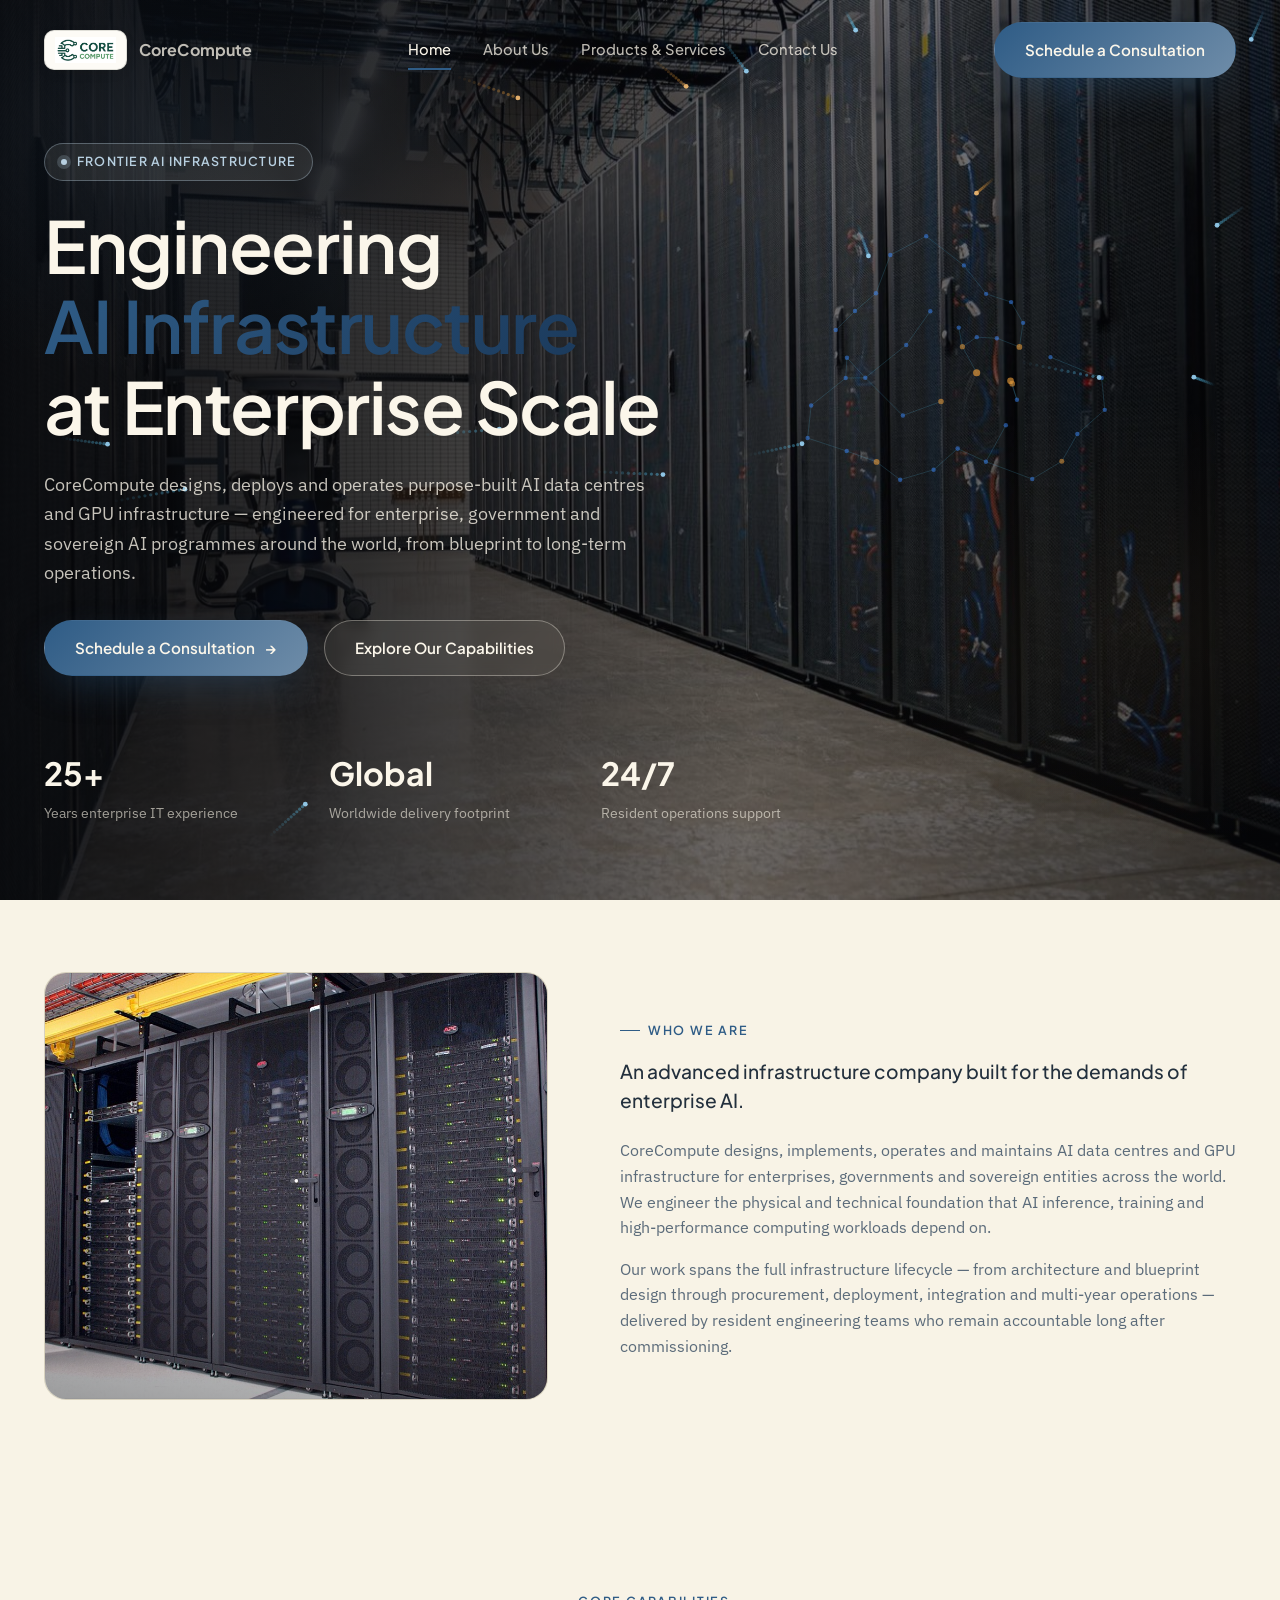
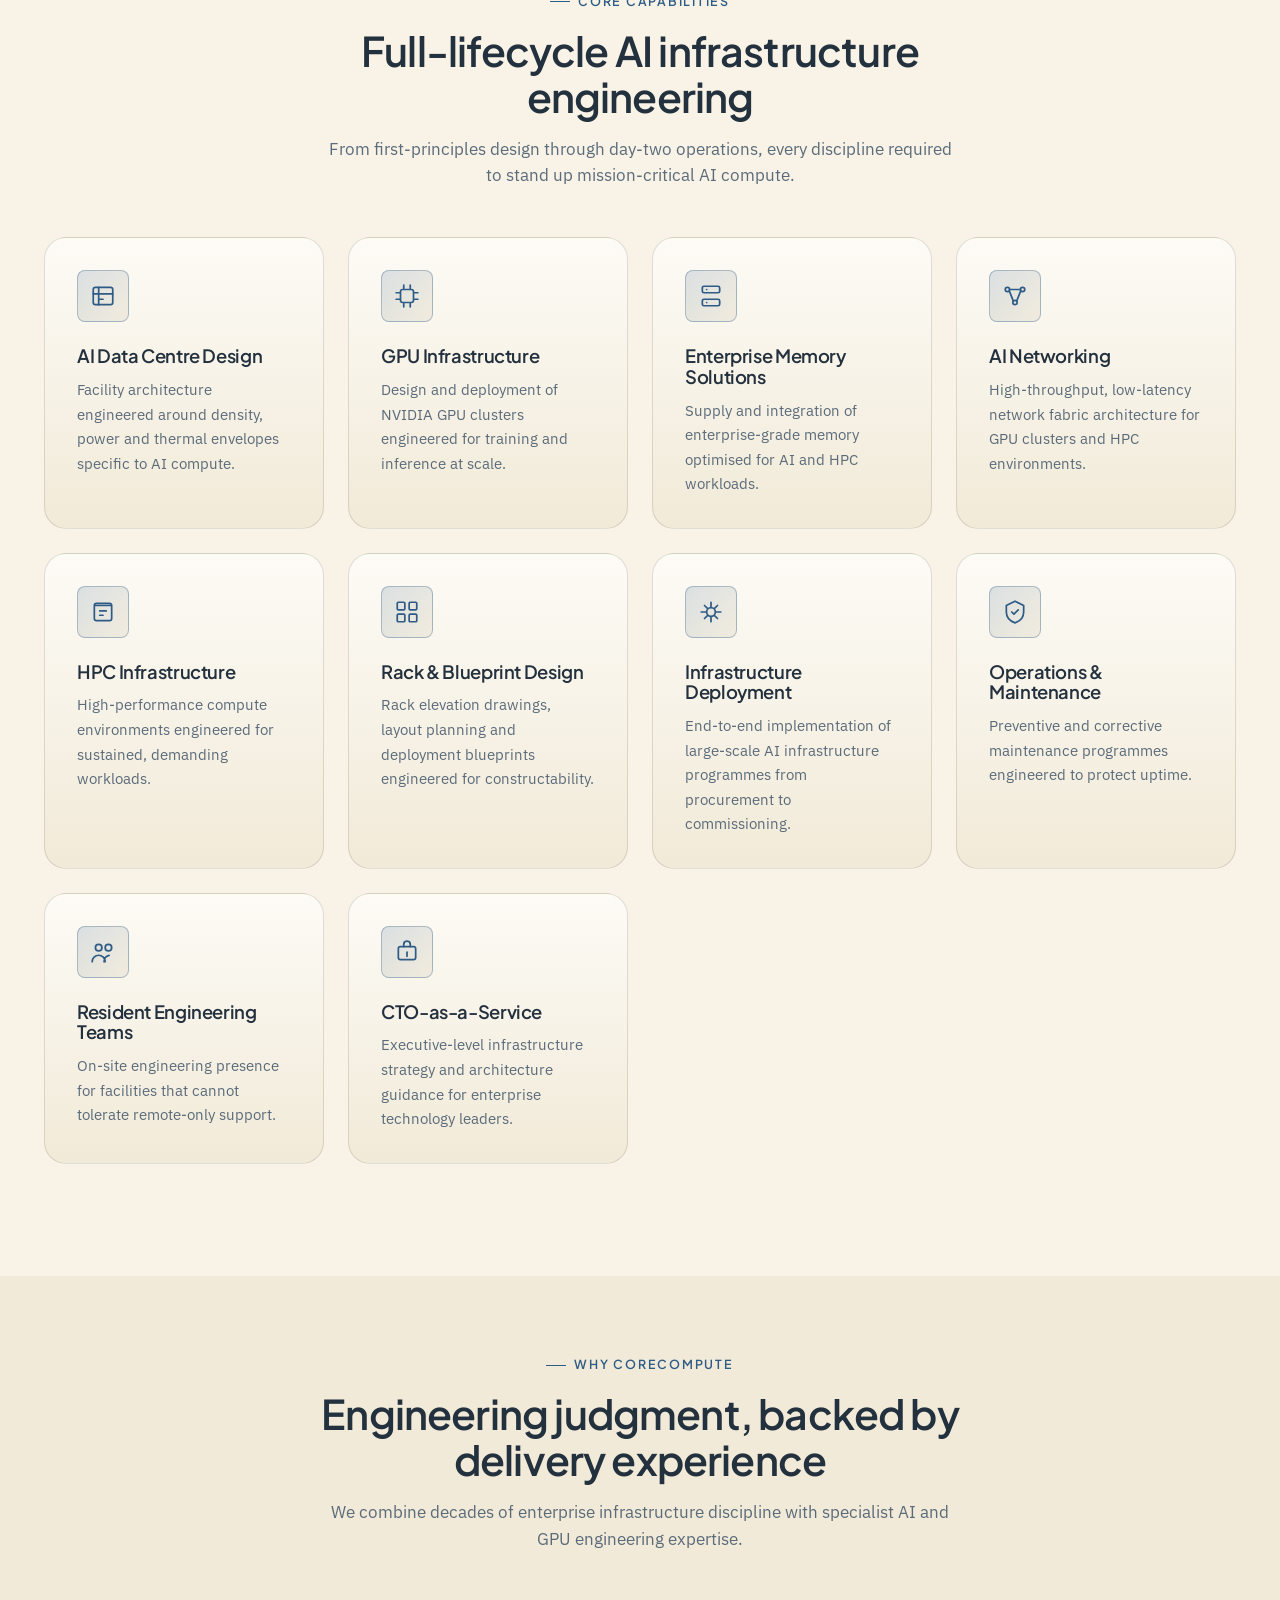
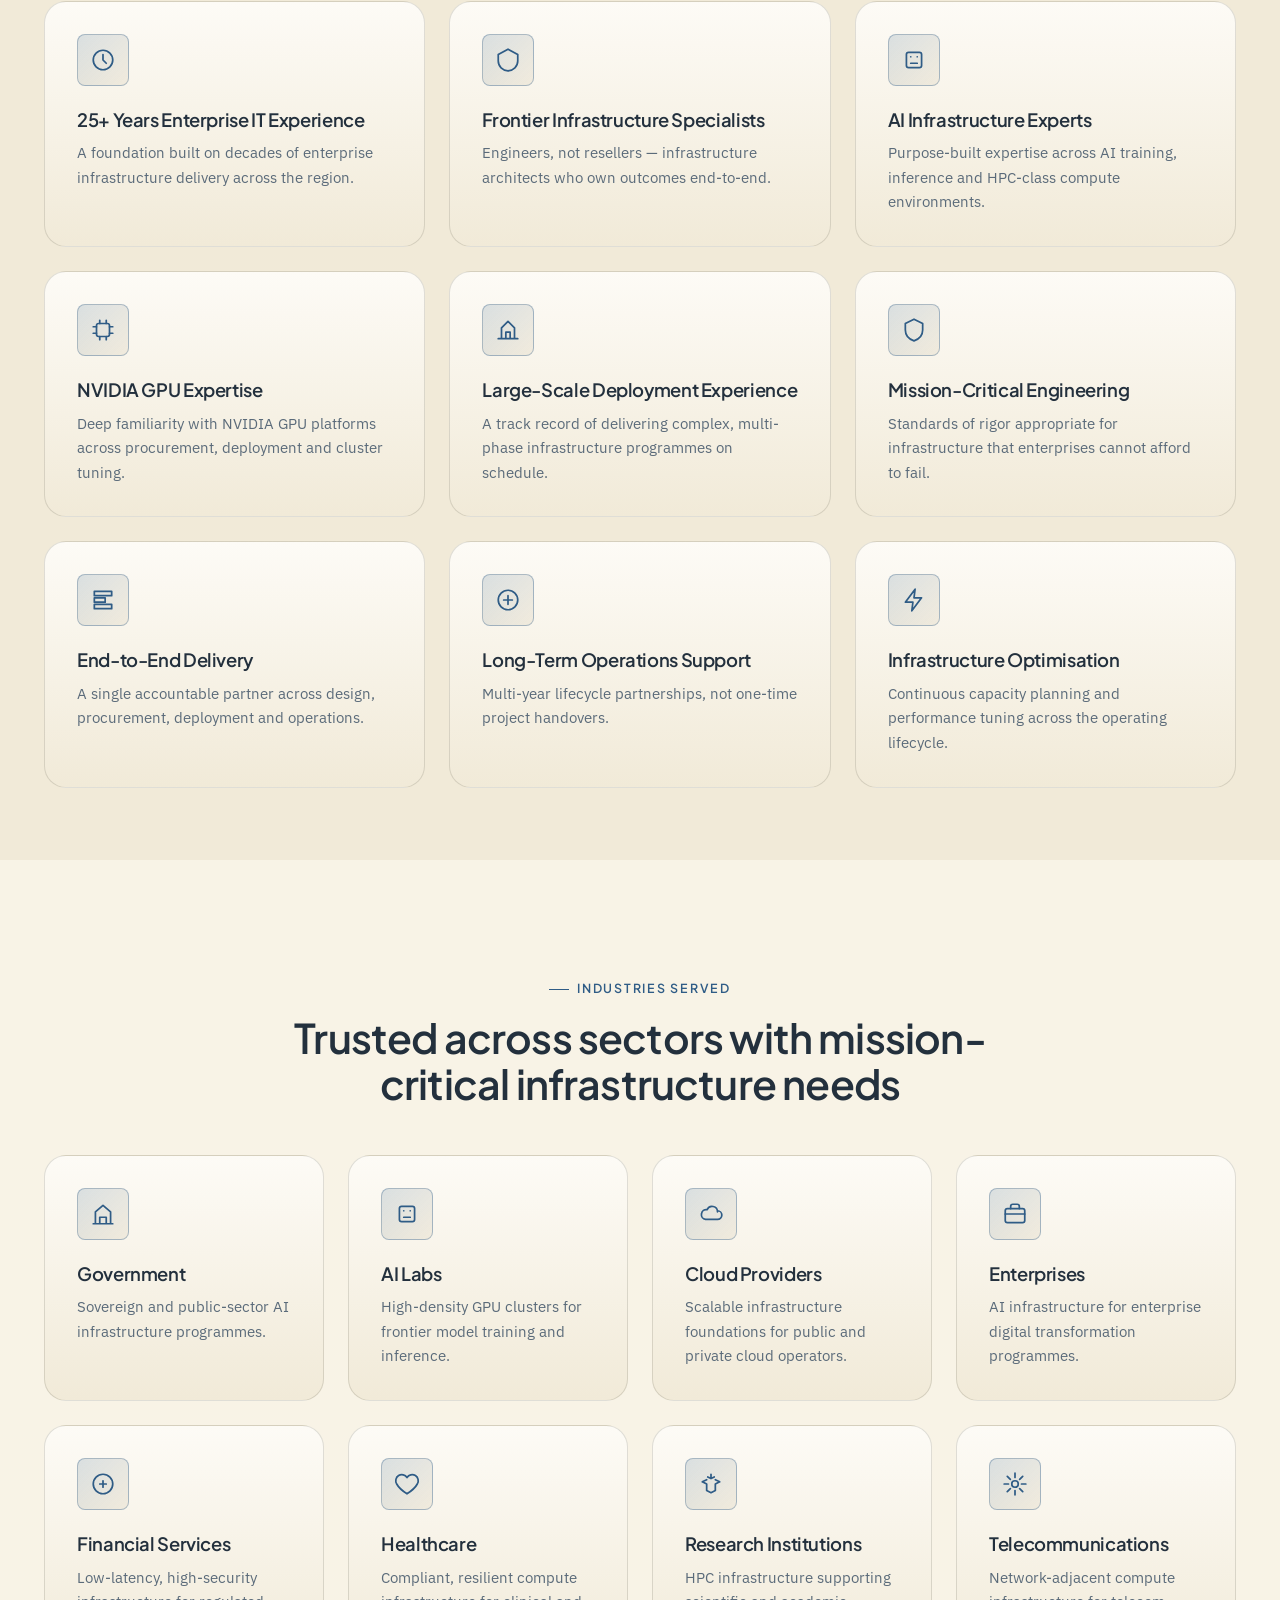
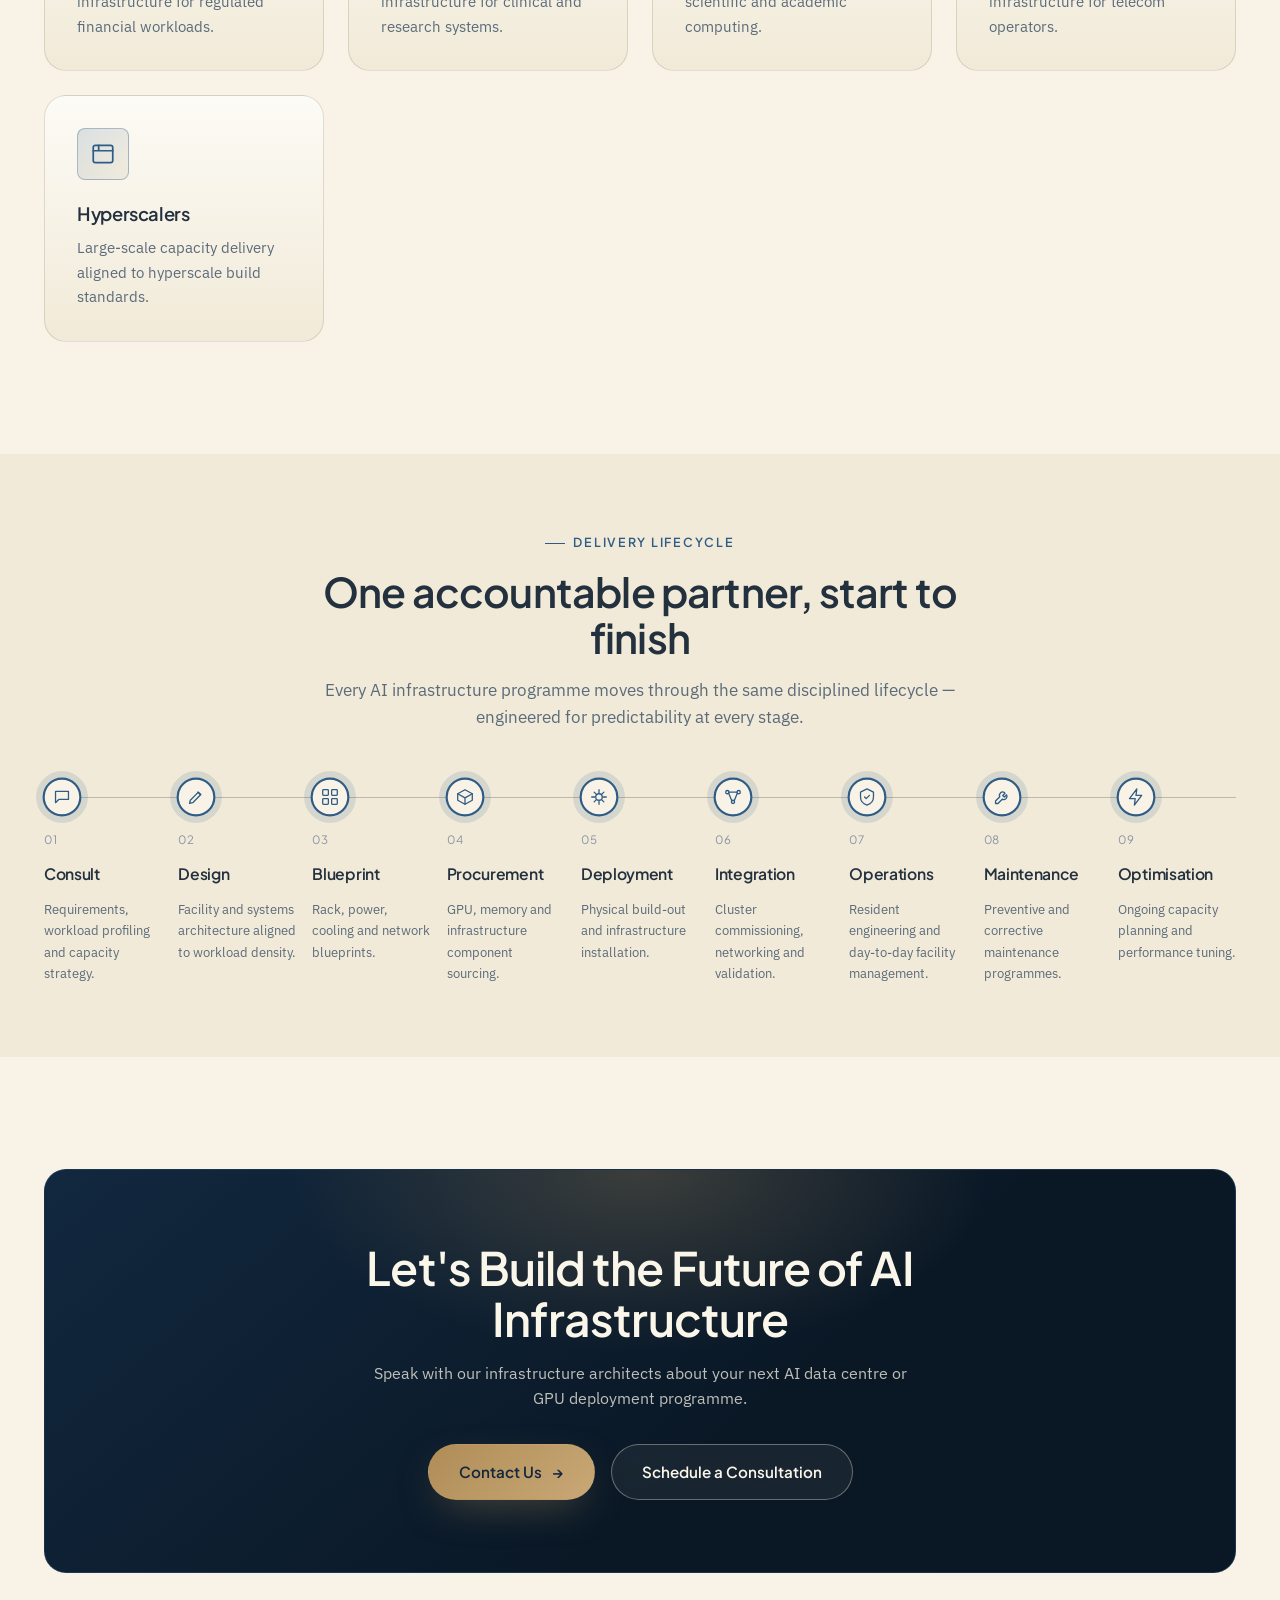
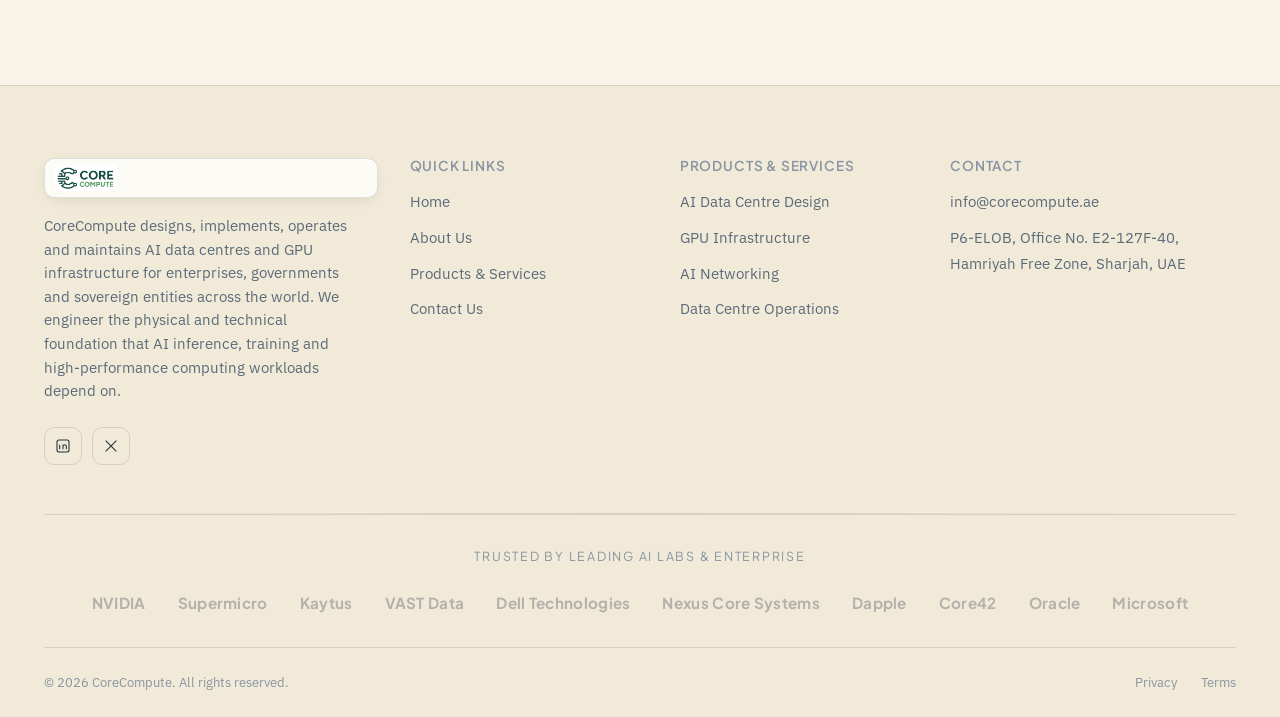
==== commit 8cd79c0a: "Real DC photography, hero data-flow animation, lighter beige, global copy pass - Same imagery/animat" ====
--- a/index.html
+++ b/index.html
@@ -3,14 +3,14 @@
 <head>
   <meta charset="UTF-8" />
   <meta name="viewport" content="width=device-width, initial-scale=1.0" />
-  <title>CoreCompute FZE | Enterprise AI Data Centre &amp; GPU Infrastructure</title>
-  <meta name="description" content="CoreCompute FZE designs, deploys and operates enterprise-scale AI data centres and GPU infrastructure — from blueprint and procurement to lifecycle operations, for governments, hyperscalers and enterprise AI programmes across EMEA." />
+  <title>CoreCompute | Enterprise AI Data Centre &amp; GPU Infrastructure</title>
+  <meta name="description" content="CoreCompute designs, deploys and operates enterprise-scale AI data centres and GPU infrastructure — from blueprint and procurement to lifecycle operations, for governments, hyperscalers and enterprise AI programmes around the world." />
   <link rel="icon" type="image/png" href="assets/images/favicon.png" />
   <link rel="canonical" href="https://www.corecompute.example/" />
 
   <meta property="og:type" content="website" />
-  <meta property="og:title" content="CoreCompute FZE | Engineering AI Infrastructure at Scale" />
-  <meta property="og:description" content="An advanced AI infrastructure company designing, deploying and operating enterprise AI data centres and GPU infrastructure across EMEA." />
+  <meta property="og:title" content="CoreCompute | Engineering AI Infrastructure at Scale" />
+  <meta property="og:description" content="An advanced AI infrastructure company designing, deploying and operating enterprise AI data centres and GPU infrastructure worldwide." />
 
   <link rel="preconnect" href="https://fonts.googleapis.com" />
   <link rel="preconnect" href="https://fonts.gstatic.com" crossorigin />
@@ -21,7 +21,7 @@
   {
     "@context": "https://schema.org",
     "@type": "Organization",
-    "name": "CoreCompute FZE",
+    "name": "CoreCompute",
     "url": "https://www.corecompute.example/",
     "logo": "assets/images/logo.png",
     "description": "Advanced AI infrastructure company specializing in AI data centre design, GPU infrastructure and enterprise AI operations.",
@@ -35,14 +35,14 @@
   }
   </script>
 </head>
-<body>
+<body class="has-dark-header">
   <a class="skip-link" href="#main">Skip to content</a>
 
   <header class="navbar">
     <div class="container">
-      <a href="index.html" class="brand" aria-label="CoreCompute FZE — home">
+      <a href="index.html" class="brand" aria-label="CoreCompute — home">
         <span class="brand-mark"><img src="assets/images/logo.png" alt="CoreCompute" /></span>
-        <span class="brand-name">CoreCompute FZE</span>
+        <span class="brand-name">CoreCompute</span>
       </a>
 
       <nav class="nav-links" id="nav-links">
@@ -69,7 +69,7 @@
 
     <!-- ============================= HERO ============================= -->
     <section class="hero">
-      <canvas class="hero-canvas" data-network-canvas data-density="70" aria-hidden="true"></canvas>
+      <canvas class="hero-canvas" data-brain-flow aria-hidden="true"></canvas>
       <div class="hero-glow" aria-hidden="true"></div>
       <div class="container">
         <div class="hero-inner">
@@ -79,7 +79,7 @@
             at Enterprise Scale
           </h1>
           <p class="hero-sub">
-            CoreCompute designs, deploys and operates purpose-built AI data centres and GPU infrastructure — engineered for enterprise, government and sovereign AI programmes across EMEA, from blueprint to long-term operations.
+            CoreCompute designs, deploys and operates purpose-built AI data centres and GPU infrastructure — engineered for enterprise, government and sovereign AI programmes around the world, from blueprint to long-term operations.
           </p>
           <div class="hero-actions">
             <a href="contact.html" class="btn btn-primary">Schedule a Consultation <span class="btn-arrow">&rarr;</span></a>
@@ -91,8 +91,8 @@
               <div class="label">Years enterprise IT experience</div>
             </div>
             <div class="hero-meta-item">
-              <div class="num">EMEA</div>
-              <div class="label">Regional delivery footprint</div>
+              <div class="num">Global</div>
+              <div class="label">Worldwide delivery footprint</div>
             </div>
             <div class="hero-meta-item">
               <div class="num">24/7</div>
@@ -100,10 +100,6 @@
             </div>
           </div>
         </div>
-
-        <div class="hero-visual" aria-hidden="true">
-          <img src="assets/images/photo-server-racks.jpg" alt="" loading="eager" />
-        </div>
       </div>
     </section>
 
@@ -112,12 +108,12 @@
       <div class="container">
         <div class="overview">
           <div class="overview-visual" data-reveal>
-            <img src="assets/images/photo-dc-row.jpg" alt="Row of enterprise server racks inside a data centre" loading="lazy" />
+            <img src="assets/images/photo-gpu-cluster.jpg" alt="High-density GPU compute cluster with integrated rack cooling infrastructure" loading="lazy" />
           </div>
           <div class="overview-copy" data-reveal>
             <span class="eyebrow">Who We Are</span>
             <p class="lede">An advanced infrastructure company built for the demands of enterprise AI.</p>
-            <p>CoreCompute FZE designs, implements, operates and maintains AI data centres and GPU infrastructure for enterprises, governments and sovereign entities across the EMEA region. We engineer the physical and technical foundation that AI inference, training and high-performance computing workloads depend on.</p>
+            <p>CoreCompute designs, implements, operates and maintains AI data centres and GPU infrastructure for enterprises, governments and sovereign entities across the world. We engineer the physical and technical foundation that AI inference, training and high-performance computing workloads depend on.</p>
             <p>Our work spans the full infrastructure lifecycle — from architecture and blueprint design through procurement, deployment, integration and multi-year operations — delivered by resident engineering teams who remain accountable long after commissioning.</p>
           </div>
         </div>
@@ -381,7 +377,7 @@
       <div class="footer-grid">
         <div class="footer-brand">
           <span class="brand-mark"><img src="assets/images/logo.png" alt="CoreCompute" /></span>
-          <p>CoreCompute FZE designs, deploys and operates enterprise AI data centres and GPU infrastructure across the EMEA region.</p>
+          <p>CoreCompute designs, implements, operates and maintains AI data centres and GPU infrastructure for enterprises, governments and sovereign entities across the world. We engineer the physical and technical foundation that AI inference, training and high-performance computing workloads depend on.</p>
           <div class="footer-social">
             <a href="#" aria-label="LinkedIn"><svg viewBox="0 0 24 24" fill="none" stroke="currentColor" stroke-width="1.6"><rect x="3" y="3" width="18" height="18" rx="3"/><path d="M7 10v7M7 7v.01M12 17v-4.5a2.5 2.5 0 0 1 5 0V17M12 10v7"/></svg></a>
             <a href="#" aria-label="X / Twitter"><svg viewBox="0 0 24 24" fill="none" stroke="currentColor" stroke-width="1.6"><path d="m4 4 16 16M20 4 4 20"/></svg></a>
@@ -433,7 +429,7 @@
       </div>
 
       <div class="footer-bottom">
-        <span>&copy; <span data-year></span> CoreCompute FZE. All rights reserved.</span>
+        <span>&copy; <span data-year></span> CoreCompute. All rights reserved.</span>
         <div class="footer-bottom-links">
           <a href="contact.html">Privacy</a>
           <a href="contact.html">Terms</a>
--- a/assets/css/style.css
+++ b/assets/css/style.css
@@ -12,11 +12,11 @@
   --accent-amber: #b08d57;
 
   /* Surfaces */
-  --bg-base: #f1e9d8;
-  --bg-raised: #e9dfc6;
-  --bg-raised-2: #ece1c7;
-  --bg-card: #fbf8f1;
-  --bg-glass: rgba(255, 252, 245, 0.6);
+  --bg-base: #f8f3e6;
+  --bg-raised: #f1ead8;
+  --bg-raised-2: #f4eeda;
+  --bg-card: #fdfbf6;
+  --bg-glass: rgba(255, 253, 248, 0.65);
 
   /* Borders */
   --border-subtle: rgba(30, 25, 15, 0.13);
@@ -367,6 +367,22 @@
 .nav-links a:hover,
 .nav-links a.is-active {
   color: var(--text-primary);
+}
+
+/* Pages whose hero/page-header is a dark photo need light nav text until scrolled */
+.has-dark-header .navbar:not(.is-scrolled) .brand-name,
+.has-dark-header .navbar:not(.is-scrolled) .nav-links a {
+  color: rgba(251, 246, 234, 0.75);
+}
+
+.has-dark-header .navbar:not(.is-scrolled) .nav-links a:hover,
+.has-dark-header .navbar:not(.is-scrolled) .nav-links a.is-active {
+  color: var(--text-on-accent);
+}
+
+.has-dark-header .navbar:not(.is-scrolled) .nav-toggle {
+  color: var(--text-on-accent);
+  border-color: rgba(251, 246, 234, 0.35);
 }
 
 .nav-links a:hover::after,
@@ -453,14 +469,20 @@
   padding-top: 140px;
   padding-bottom: var(--space-6);
   overflow: hidden;
-  background: radial-gradient(120% 90% at 50% -10%, #e7dcc0 0%, #f1e9d8 55%), var(--bg-base);
+  background:
+    linear-gradient(100deg, rgba(6, 7, 10, 0.95) 0%, rgba(6, 7, 10, 0.82) 32%, rgba(6, 7, 10, 0.5) 62%, rgba(6, 7, 10, 0.68) 100%),
+    url("../images/photo-dc-hall-bg.jpg");
+  background-size: cover;
+  background-position: center;
 }
 
 .hero-canvas {
   position: absolute;
   inset: 0;
+  width: 100%;
+  height: 100%;
   z-index: 0;
-  opacity: 0.65;
+  opacity: 0.9;
 }
 
 .hero-glow {
@@ -469,64 +491,18 @@
   z-index: 1;
   pointer-events: none;
   background:
-    radial-gradient(600px 400px at 15% 20%, rgba(47, 92, 134, 0.12), transparent 60%),
-    radial-gradient(500px 380px at 85% 70%, rgba(176, 141, 87, 0.1), transparent 60%);
+    radial-gradient(600px 400px at 12% 15%, rgba(47, 92, 134, 0.1), transparent 60%),
+    radial-gradient(500px 380px at 88% 70%, rgba(176, 141, 87, 0.08), transparent 60%);
 }
 
 .hero .container {
   position: relative;
   z-index: 2;
-  display: flex;
-  align-items: center;
-  justify-content: space-between;
-  gap: var(--space-4);
 }
 
 .hero-inner {
   max-width: 780px;
   min-width: 0;
-}
-
-.hero-visual {
-  position: relative;
-  flex-shrink: 0;
-  width: 400px;
-  aspect-ratio: 4 / 4.9;
-  border-radius: var(--radius-lg);
-  overflow: hidden;
-  border: 1px solid var(--border-accent);
-  box-shadow: var(--shadow-soft);
-}
-
-.hero-visual::before {
-  content: "";
-  position: absolute;
-  inset: -18%;
-  background: radial-gradient(circle, rgba(47, 92, 134, 0.28), transparent 65%);
-  pointer-events: none;
-  z-index: -1;
-}
-
-.hero-visual img {
-  position: relative;
-  width: 100%;
-  height: 100%;
-  object-fit: cover;
-  display: block;
-}
-
-.hero-visual::after {
-  content: "";
-  position: absolute;
-  inset: 0;
-  background: linear-gradient(190deg, rgba(6, 7, 10, 0) 45%, rgba(6, 7, 10, 0.5));
-  pointer-events: none;
-}
-
-@media (max-width: 1180px) {
-  .hero-visual {
-    display: none;
-  }
 }
 
 .hero-kicker {
@@ -603,6 +579,45 @@
   margin-top: 4px;
 }
 
+/* Hero sits on a dark photo regardless of site theme — force light text */
+.hero-kicker {
+  color: var(--accent-ice);
+  border-color: rgba(183, 207, 224, 0.35);
+  background: rgba(251, 246, 234, 0.08);
+}
+
+.hero-kicker .dot {
+  background: var(--accent-ice);
+  box-shadow: 0 0 0 4px rgba(183, 207, 224, 0.2);
+}
+
+.hero h1 {
+  color: var(--text-on-accent);
+}
+
+.hero-sub {
+  color: rgba(251, 246, 234, 0.78);
+}
+
+.hero-meta-item .num {
+  color: var(--text-on-accent);
+}
+
+.hero-meta-item .label {
+  color: rgba(251, 246, 234, 0.6);
+}
+
+.hero .btn-secondary {
+  background: rgba(251, 246, 234, 0.06);
+  color: var(--text-on-accent);
+  border-color: rgba(251, 246, 234, 0.35);
+}
+
+.hero .btn-secondary:hover {
+  border-color: var(--accent-amber);
+  color: var(--accent-amber);
+}
+
 @media (max-width: 720px) {
   .hero {
     padding-top: 120px;
@@ -619,9 +634,27 @@
   position: relative;
   padding-top: 170px;
   padding-bottom: var(--space-6);
-  background: radial-gradient(120% 100% at 50% -20%, #e7dcc0 0%, #f1e9d8 60%), var(--bg-base);
+  background: radial-gradient(120% 100% at 50% -20%, #eee5cf 0%, #f8f3e6 60%), var(--bg-base);
   overflow: hidden;
   border-bottom: 1px solid var(--border-subtle);
+}
+
+.page-header--cabling {
+  background:
+    linear-gradient(100deg, rgba(6, 7, 10, 0.94) 0%, rgba(6, 7, 10, 0.82) 40%, rgba(6, 7, 10, 0.6) 100%),
+    url("../images/photo-fiber-cabling.jpg");
+  background-size: cover;
+  background-position: center;
+}
+
+.page-header--cabling h1,
+.page-header--cabling .breadcrumb,
+.page-header--cabling .breadcrumb a {
+  color: var(--text-on-accent);
+}
+
+.page-header--cabling p {
+  color: rgba(251, 246, 234, 0.78);
 }
 
 .page-header .container {
@@ -632,6 +665,8 @@
 .page-header-canvas {
   position: absolute;
   inset: 0;
+  width: 100%;
+  height: 100%;
   opacity: 0.4;
 }
 
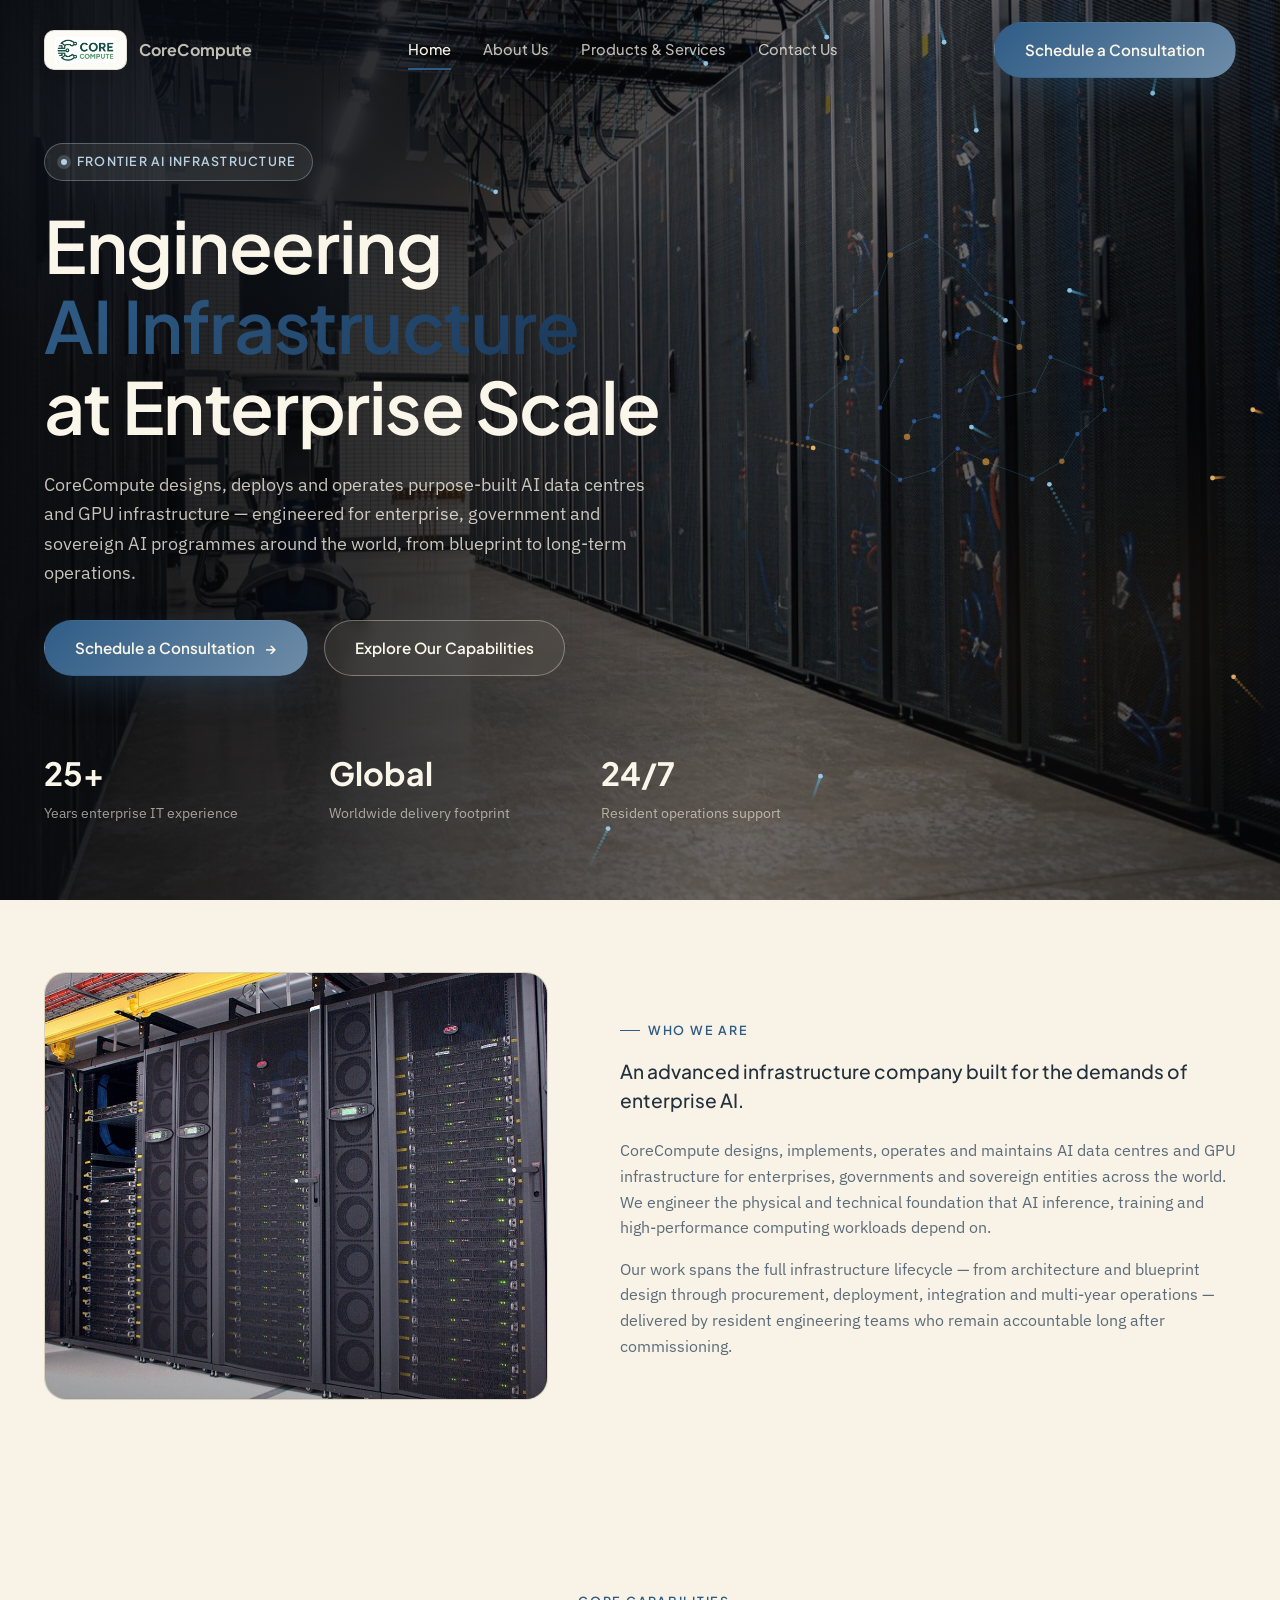
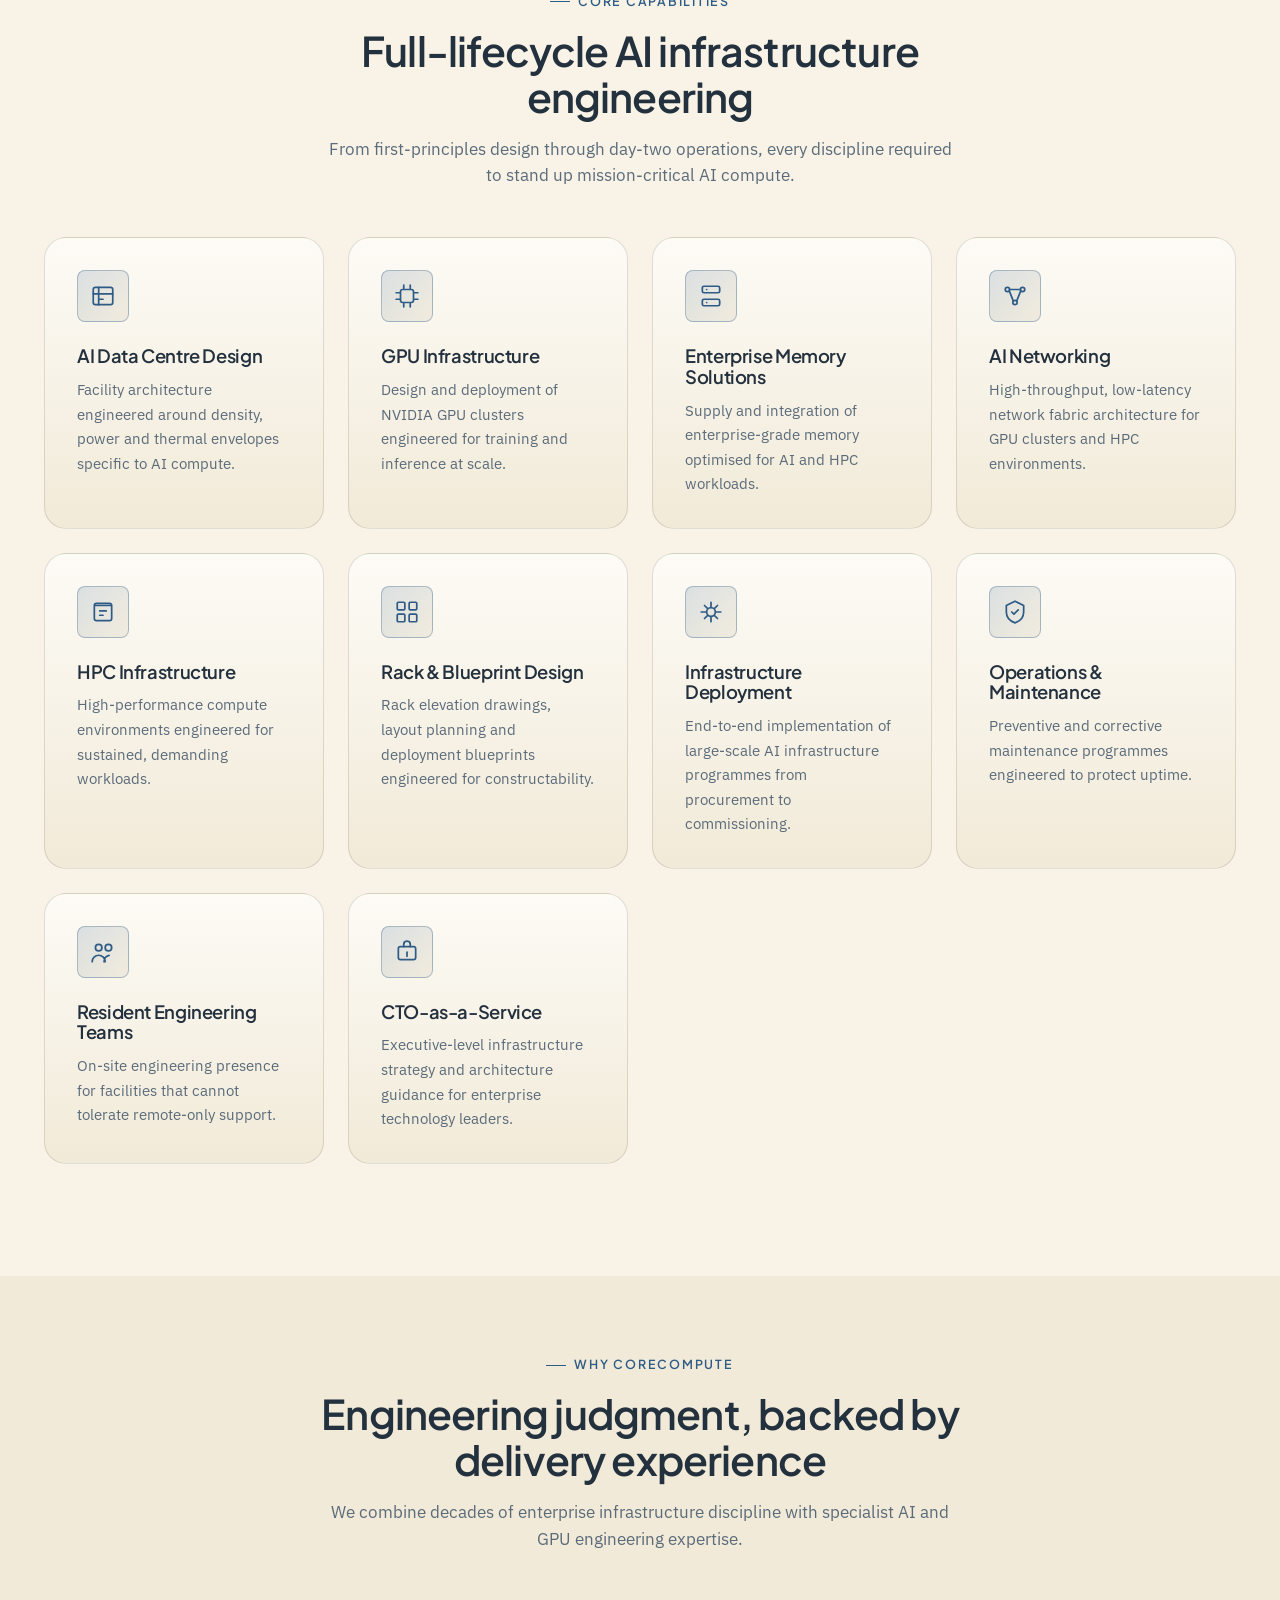
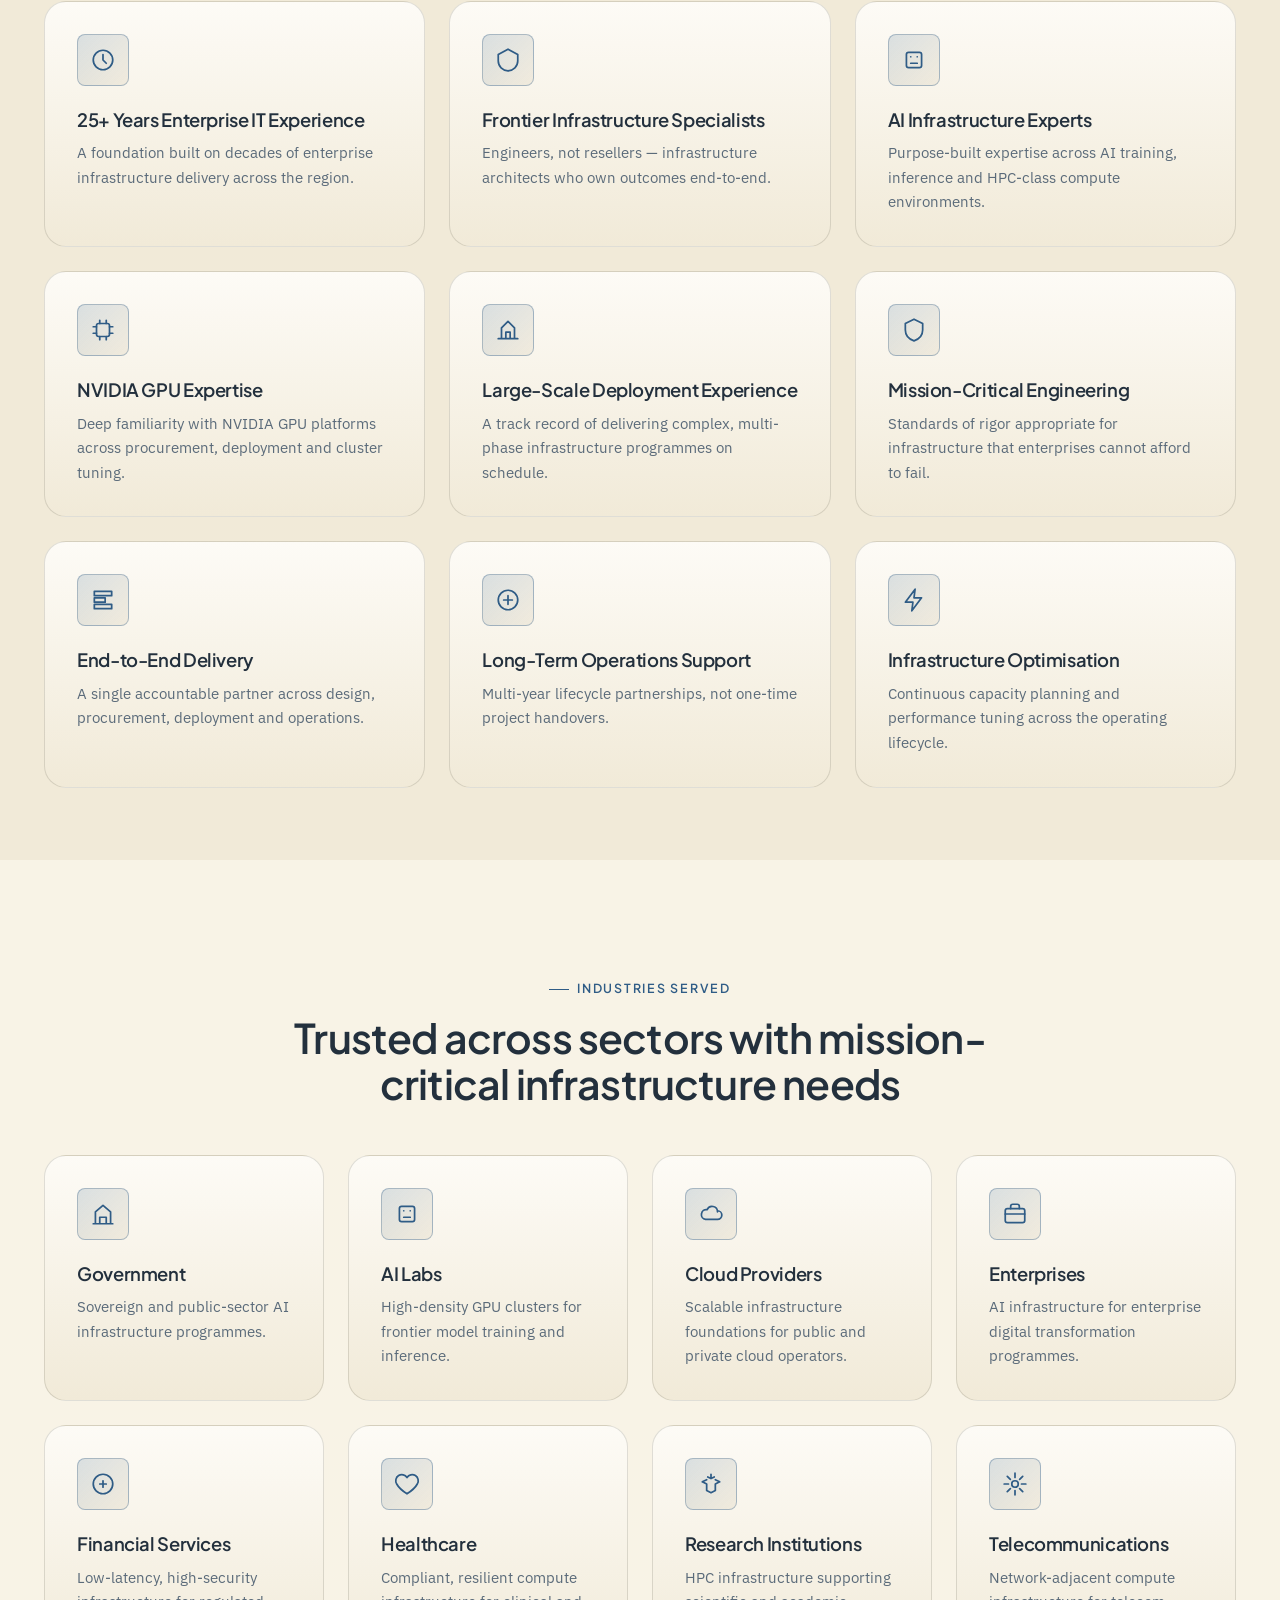
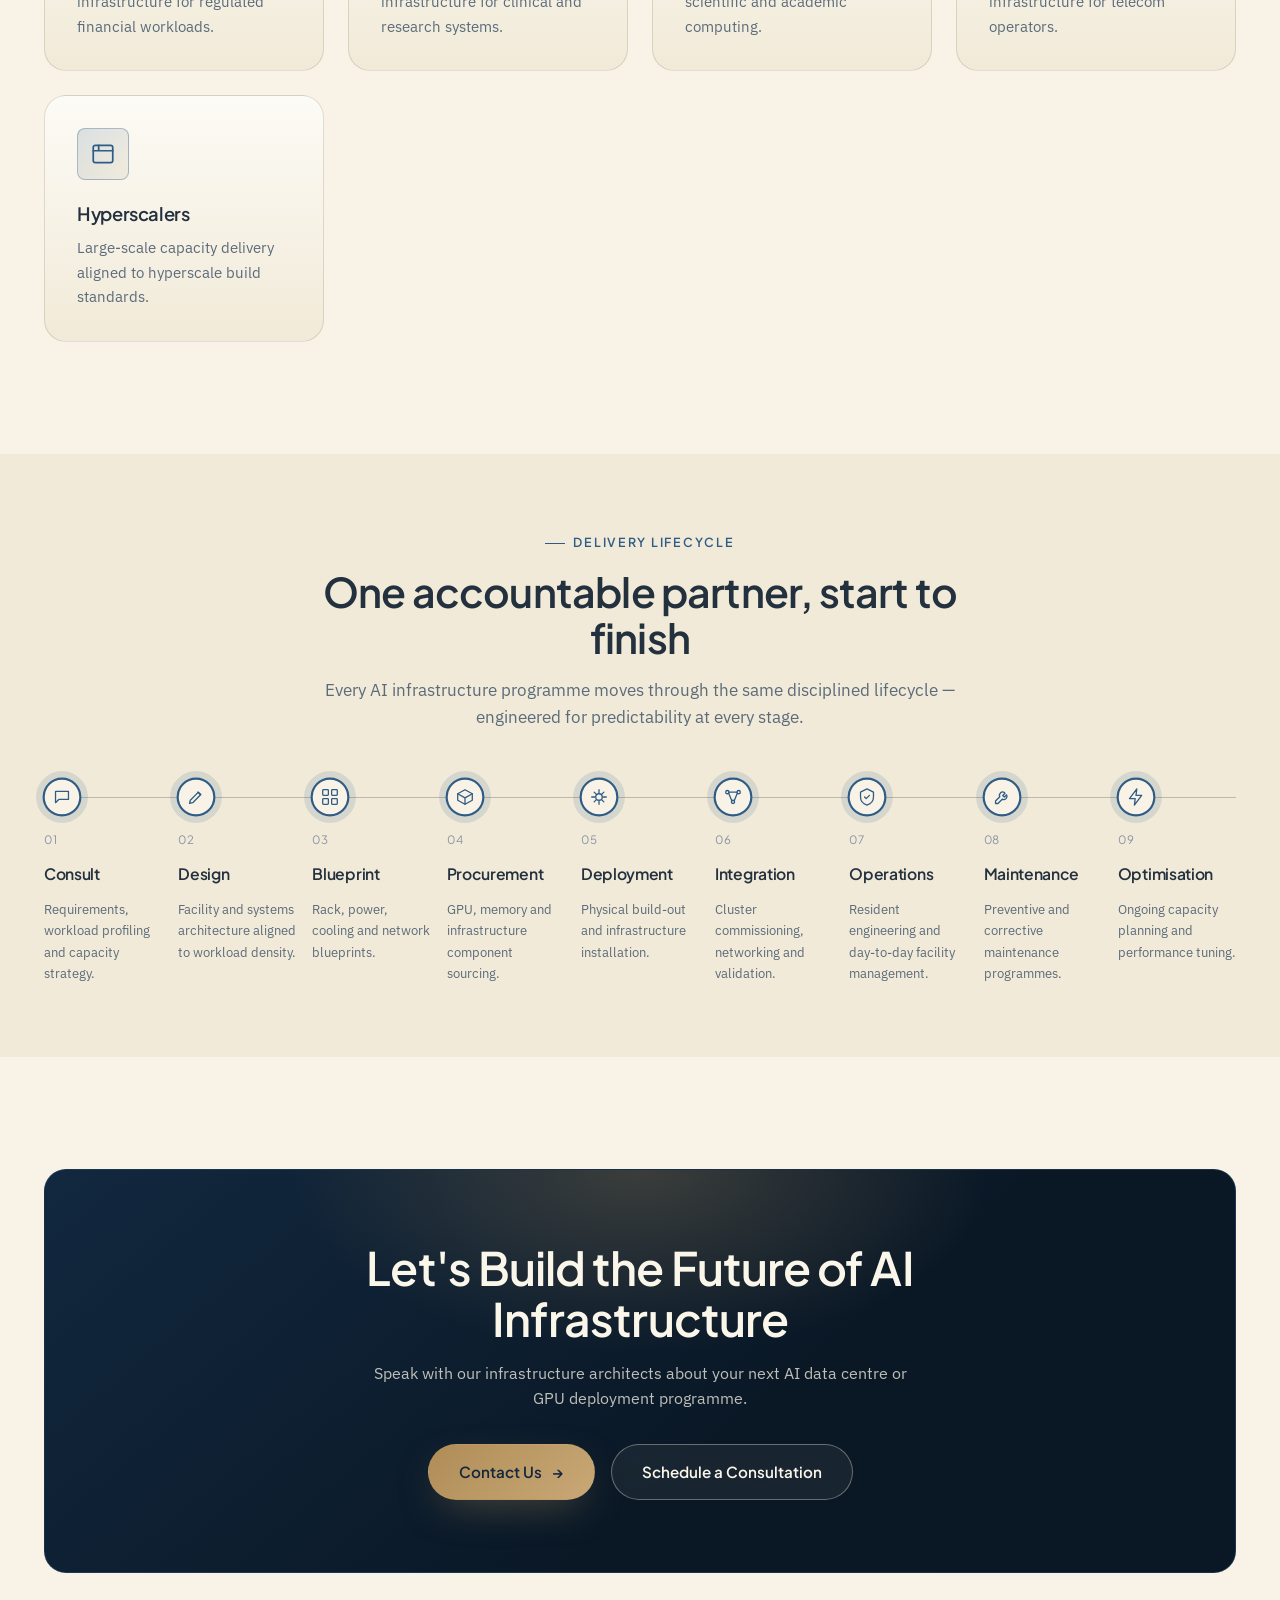
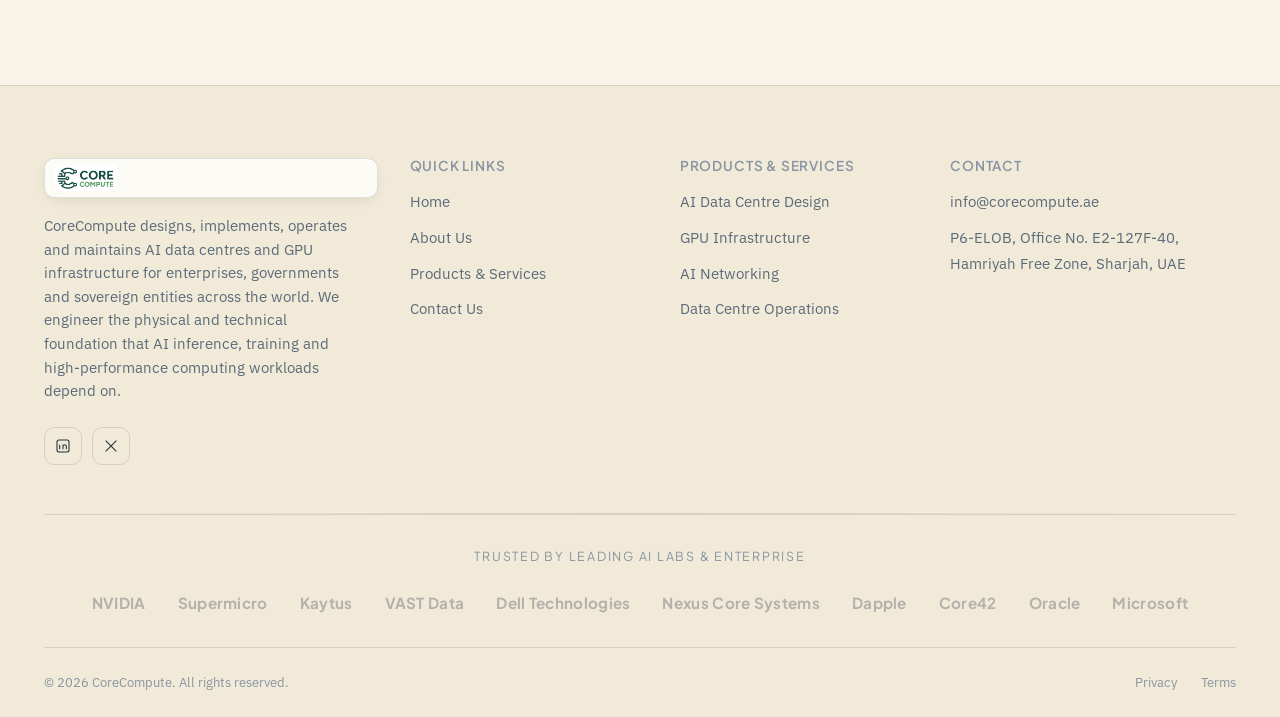
==== commit e502a8d3: "Fix logo-cropping-to-square bug: correct JSON-LD logo field + add og:image Same fix as the dark vari" ====
--- a/index.html
+++ b/index.html
@@ -11,6 +11,11 @@
   <meta property="og:type" content="website" />
   <meta property="og:title" content="CoreCompute | Engineering AI Infrastructure at Scale" />
   <meta property="og:description" content="An advanced AI infrastructure company designing, deploying and operating enterprise AI data centres and GPU infrastructure worldwide." />
+  <meta property="og:image" content="assets/images/og-image.png" />
+  <meta property="og:image:width" content="1200" />
+  <meta property="og:image:height" content="630" />
+  <meta name="twitter:card" content="summary_large_image" />
+  <meta name="twitter:image" content="assets/images/og-image.png" />
 
   <link rel="preconnect" href="https://fonts.googleapis.com" />
   <link rel="preconnect" href="https://fonts.gstatic.com" crossorigin />
@@ -23,7 +28,7 @@
     "@type": "Organization",
     "name": "CoreCompute",
     "url": "https://www.corecompute.example/",
-    "logo": "assets/images/logo.png",
+    "logo": "assets/images/logo-icon.png",
     "description": "Advanced AI infrastructure company specializing in AI data centre design, GPU infrastructure and enterprise AI operations.",
     "address": {
       "@type": "PostalAddress",
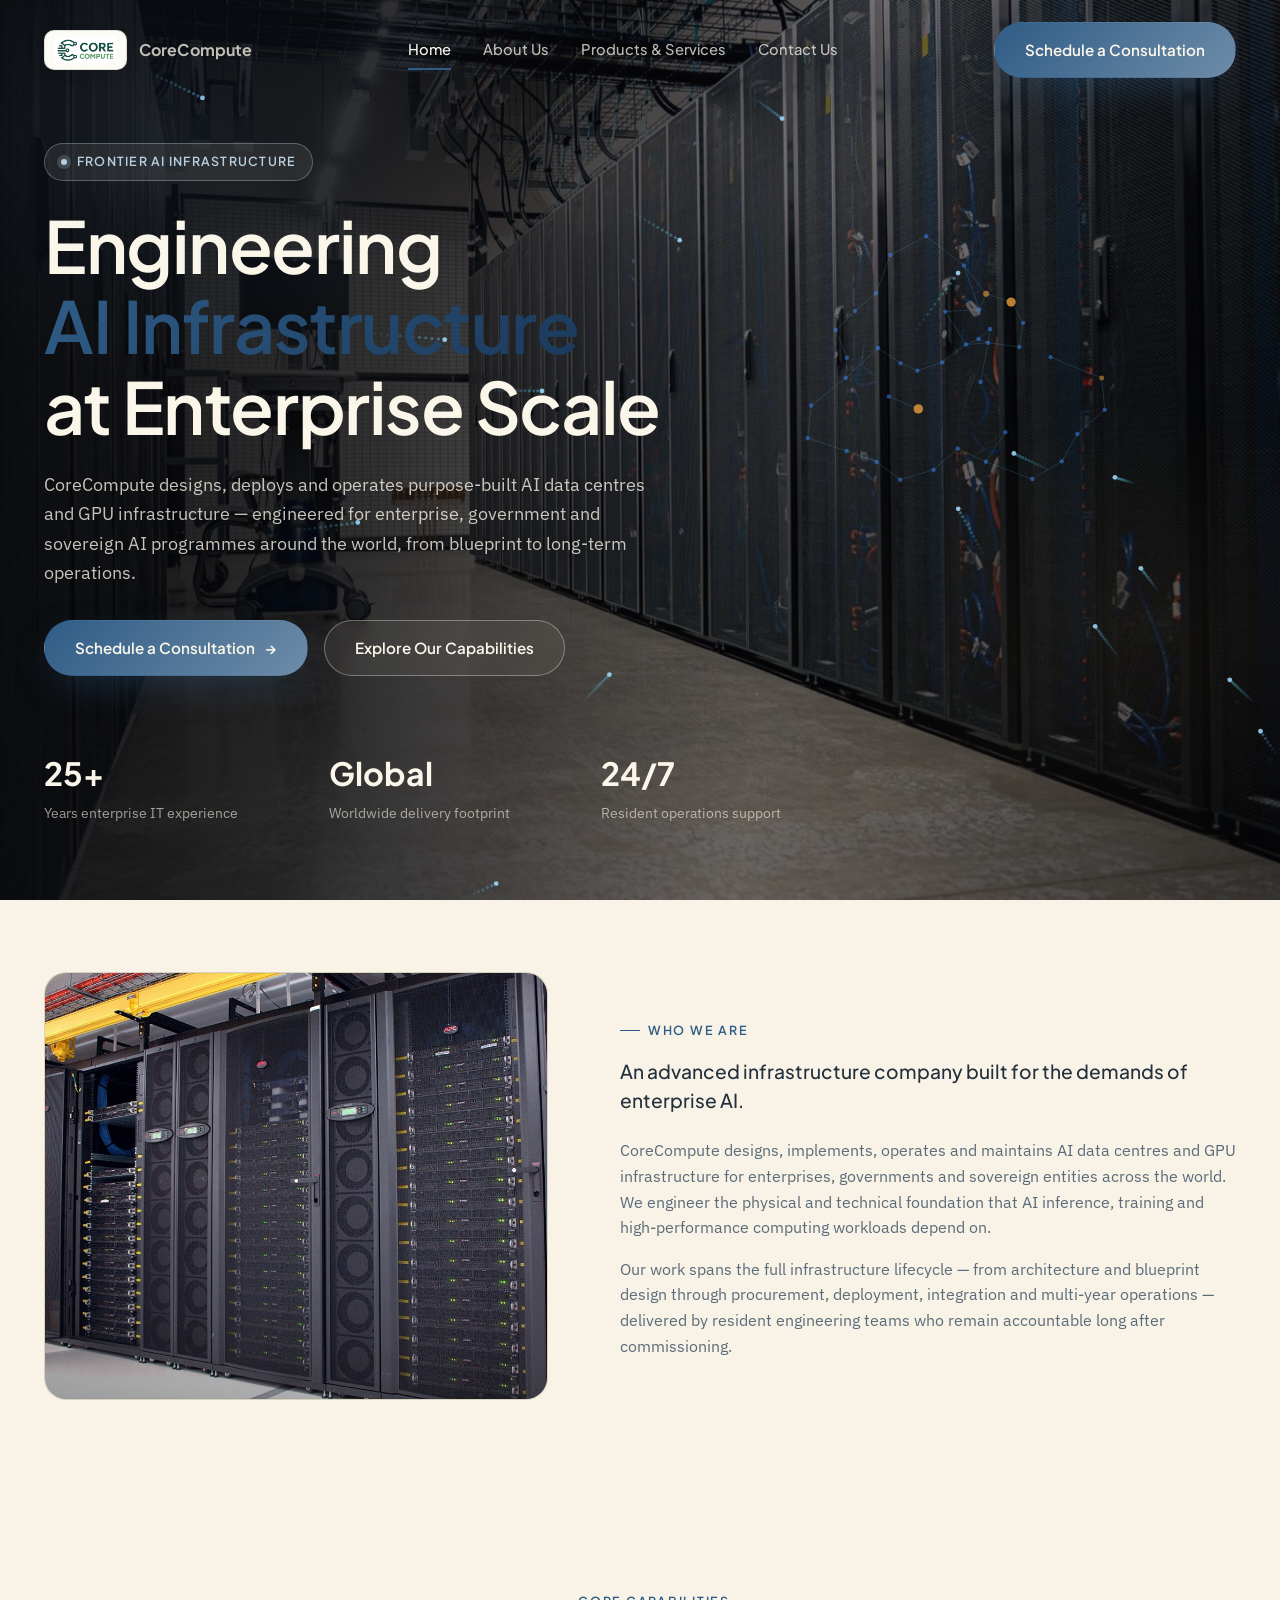
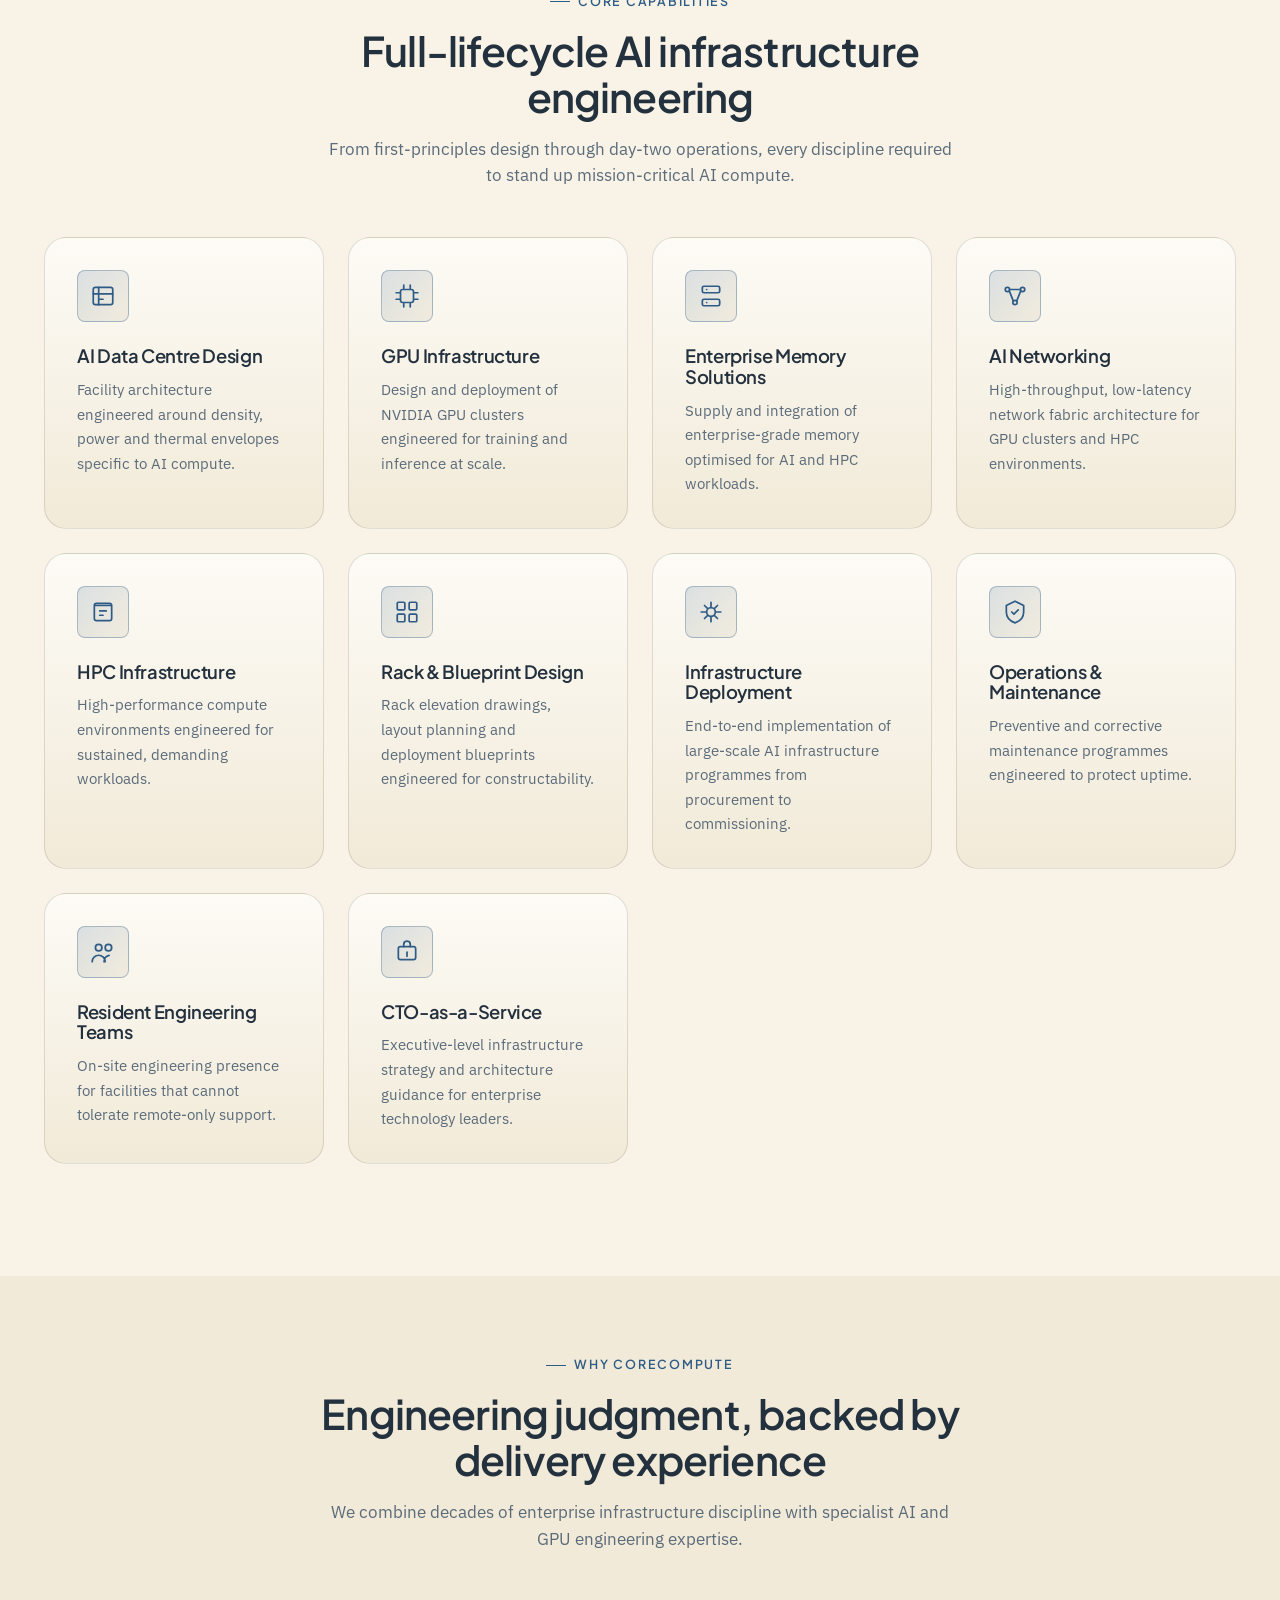
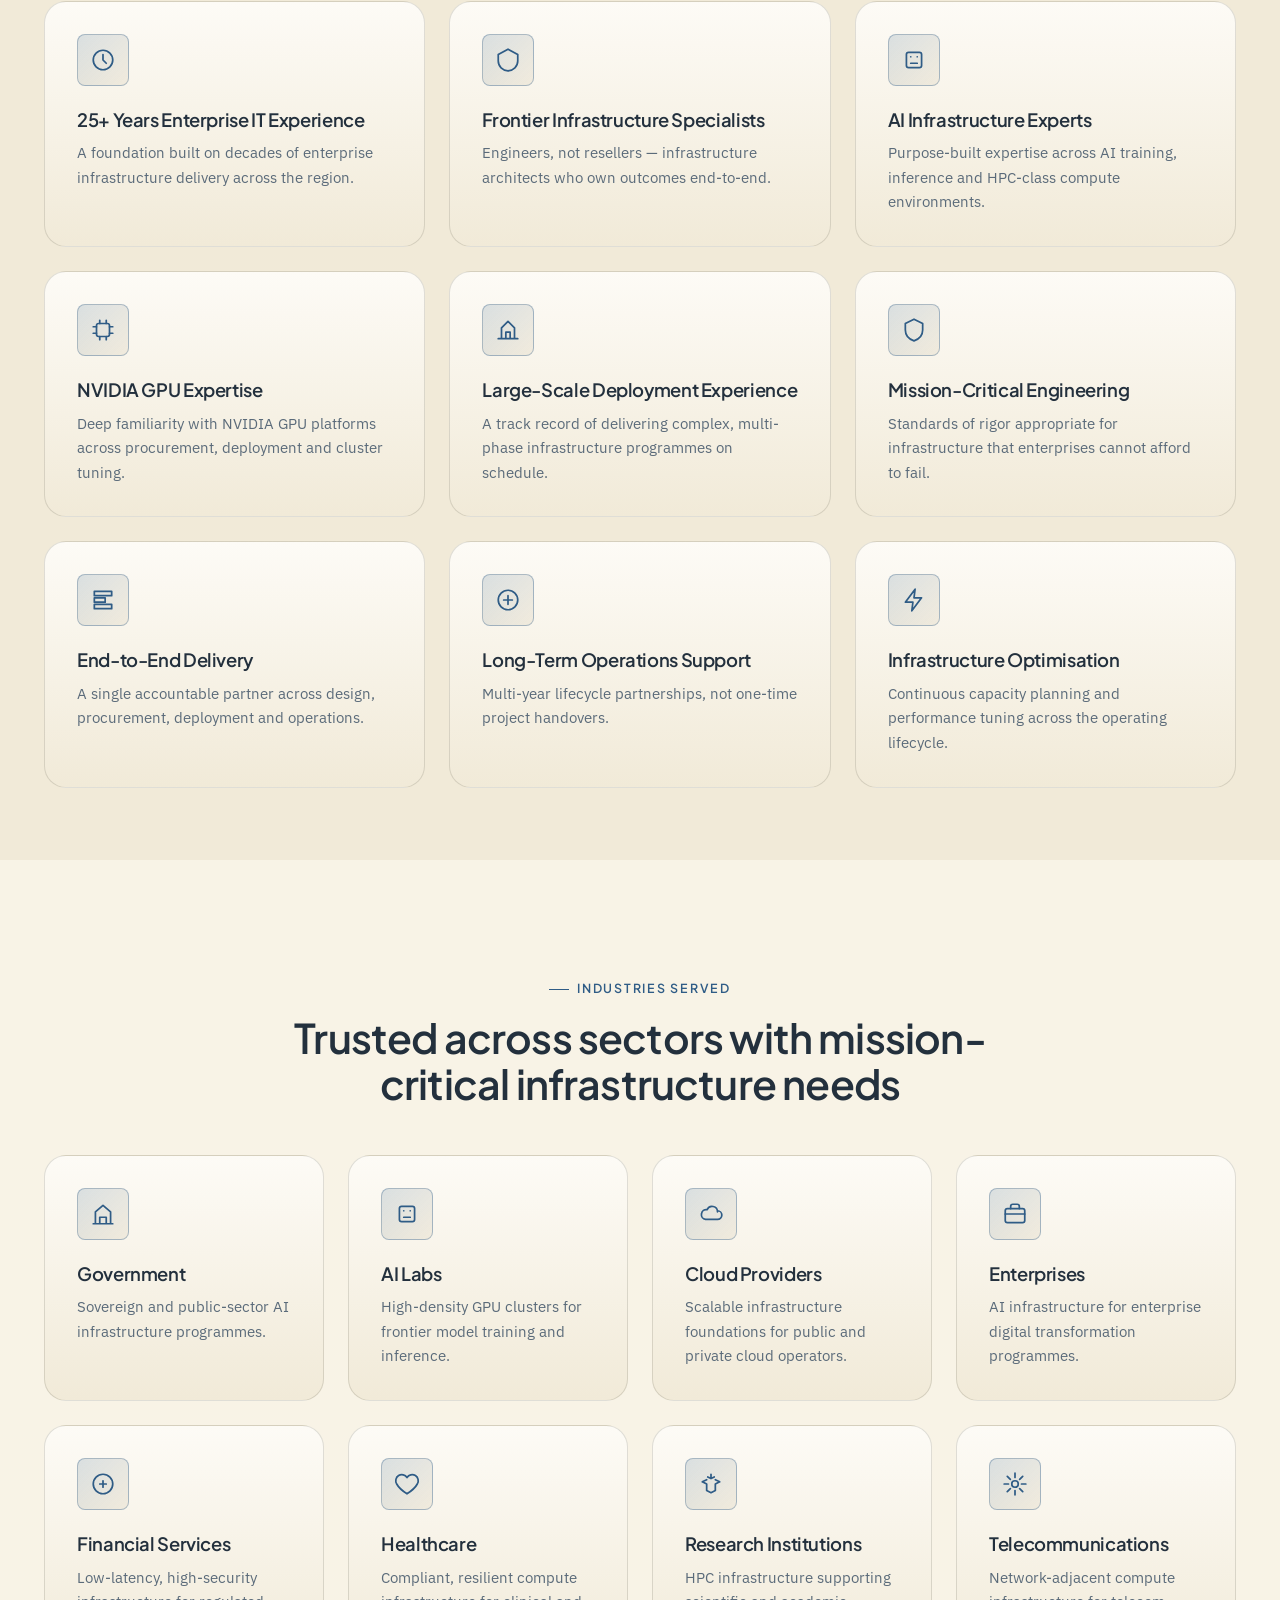
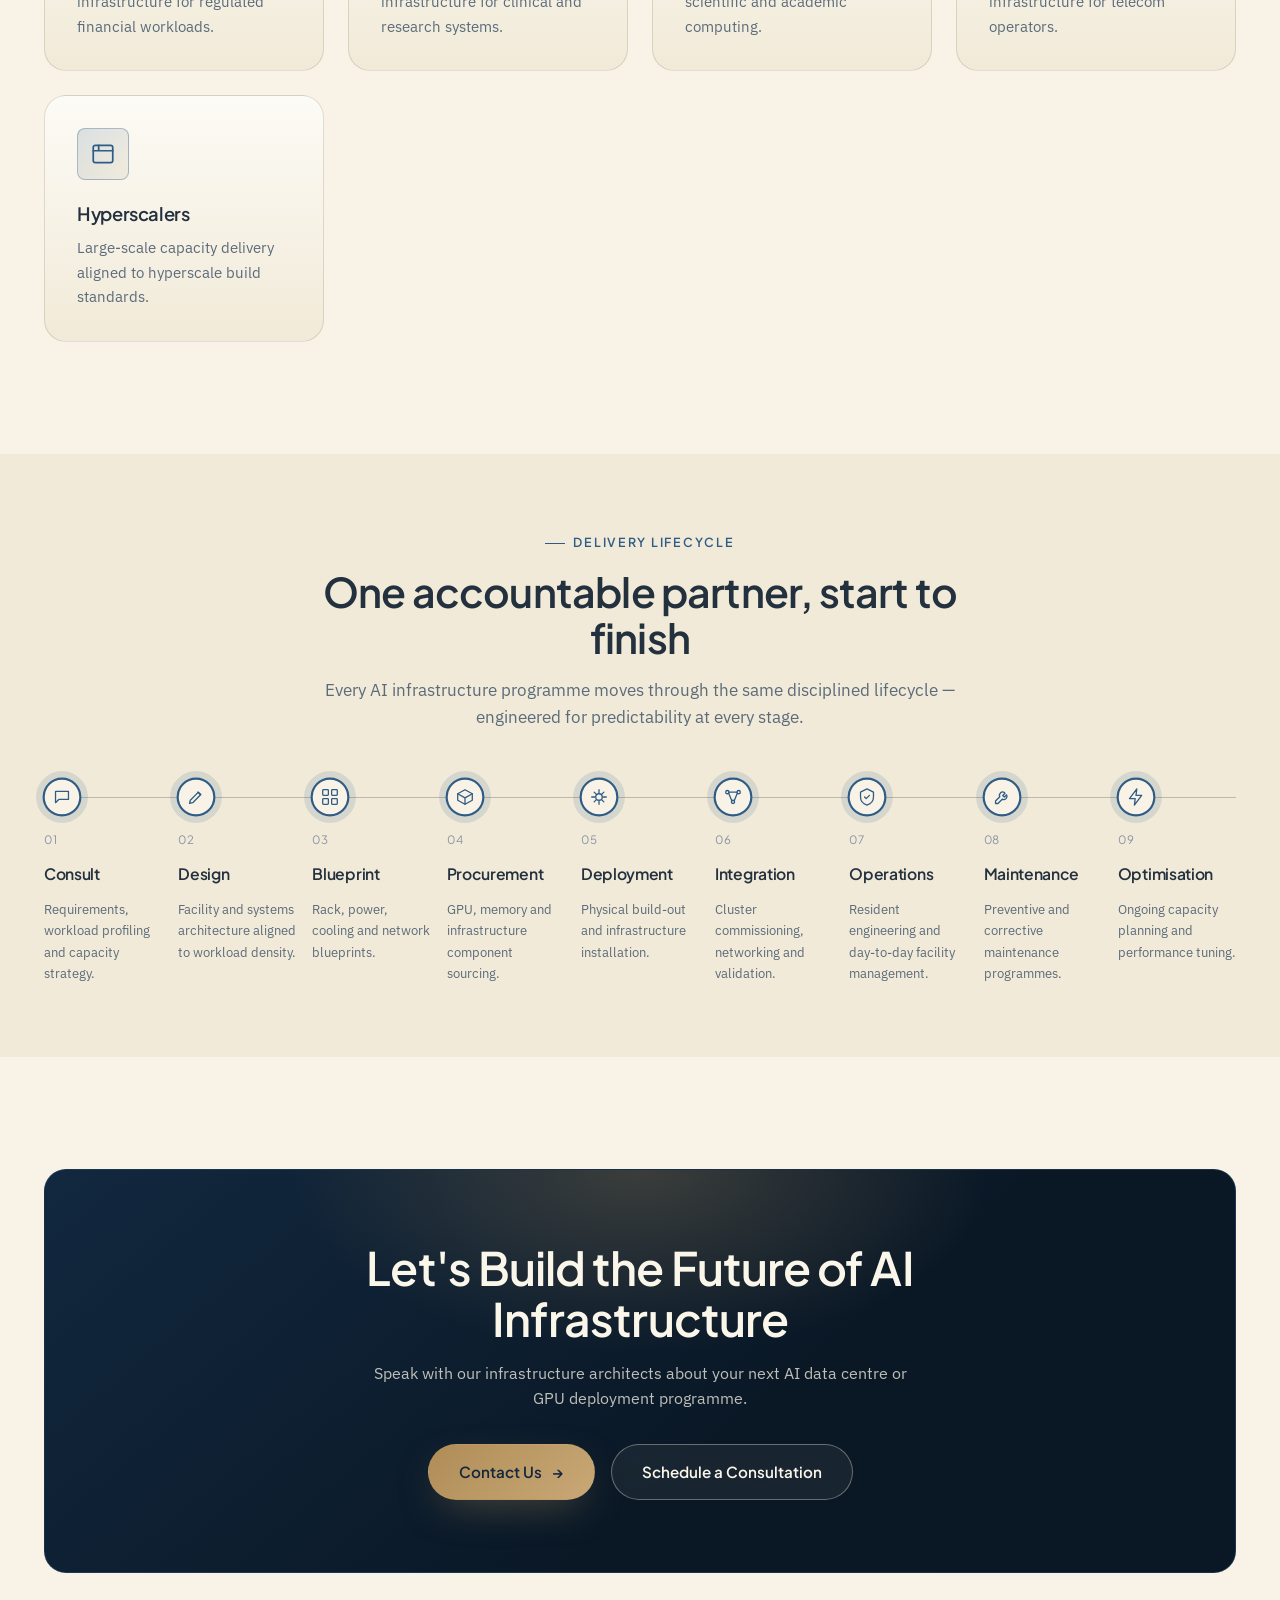
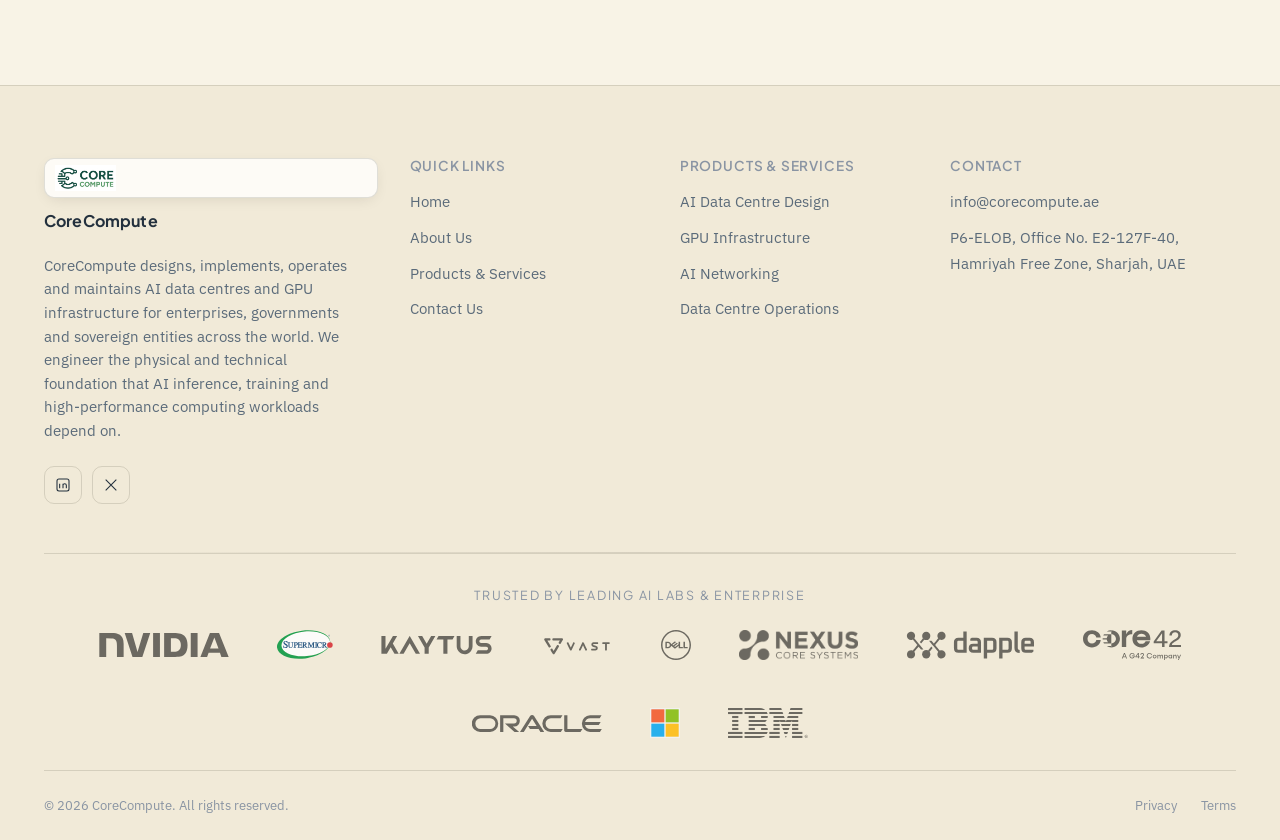
==== commit 78b16c51: "Add Leadership profile, official partner logos (+IBM), footer wordmark Same changes as the dark vari" ====
--- a/index.html
+++ b/index.html
@@ -382,6 +382,7 @@
       <div class="footer-grid">
         <div class="footer-brand">
           <span class="brand-mark"><img src="assets/images/logo.png" alt="CoreCompute" /></span>
+          <span class="brand-name">CoreCompute</span>
           <p>CoreCompute designs, implements, operates and maintains AI data centres and GPU infrastructure for enterprises, governments and sovereign entities across the world. We engineer the physical and technical foundation that AI inference, training and high-performance computing workloads depend on.</p>
           <div class="footer-social">
             <a href="#" aria-label="LinkedIn"><svg viewBox="0 0 24 24" fill="none" stroke="currentColor" stroke-width="1.6"><rect x="3" y="3" width="18" height="18" rx="3"/><path d="M7 10v7M7 7v.01M12 17v-4.5a2.5 2.5 0 0 1 5 0V17M12 10v7"/></svg></a>
@@ -420,16 +421,17 @@
       <div class="trusted-strip">
         <div class="trusted-label">Trusted by Leading AI Labs &amp; Enterprise</div>
         <div class="logo-marquee">
-          <span class="partner">NVIDIA</span>
-          <span class="partner">Supermicro</span>
-          <span class="partner">Kaytus</span>
-          <span class="partner">VAST Data</span>
-          <span class="partner">Dell Technologies</span>
-          <span class="partner">Nexus Core Systems</span>
-          <span class="partner">Dapple</span>
-          <span class="partner">Core42</span>
-          <span class="partner">Oracle</span>
-          <span class="partner">Microsoft</span>
+          <span class="partner"><img src="assets/images/partners/nvidia.svg" alt="NVIDIA" loading="lazy" /></span>
+          <span class="partner"><img src="assets/images/partners/supermicro.svg" alt="Supermicro" loading="lazy" /></span>
+          <span class="partner"><img src="assets/images/partners/kaytus.svg" alt="Kaytus" loading="lazy" /></span>
+          <span class="partner"><img src="assets/images/partners/vast-data.svg" alt="VAST Data" loading="lazy" /></span>
+          <span class="partner"><img src="assets/images/partners/dell-technologies.svg" alt="Dell Technologies" loading="lazy" /></span>
+          <span class="partner"><img src="assets/images/partners/nexus-core-systems.png" alt="Nexus Core Systems" loading="lazy" /></span>
+          <span class="partner"><img src="assets/images/partners/dapple.svg" alt="Dapple" loading="lazy" /></span>
+          <span class="partner"><img src="assets/images/partners/core42.svg" alt="Core42" loading="lazy" /></span>
+          <span class="partner"><img src="assets/images/partners/oracle.svg" alt="Oracle" loading="lazy" /></span>
+          <span class="partner"><img src="assets/images/partners/microsoft.svg" alt="Microsoft" loading="lazy" /></span>
+          <span class="partner"><img src="assets/images/partners/ibm.svg" alt="IBM" loading="lazy" /></span>
         </div>
       </div>
 
--- a/assets/css/style.css
+++ b/assets/css/style.css
@@ -324,6 +324,11 @@
 
 .footer-brand .brand-mark {
   margin-bottom: 10px;
+}
+
+.footer-brand .brand-name {
+  display: inline-block;
+  margin-bottom: 4px;
 }
 
 .brand-name {
@@ -871,6 +876,64 @@
 
 /* -------------------------------- Stats bar ------------------------------- */
 
+/* -------------------------------- Profile card ------------------------------- */
+
+.profile-card {
+  display: flex;
+  gap: var(--space-4);
+  align-items: flex-start;
+  max-width: 800px;
+  margin-inline: auto;
+  background: linear-gradient(180deg, var(--bg-card), var(--bg-raised));
+  border: 1px solid var(--border-subtle);
+  border-radius: var(--radius-lg);
+  padding: var(--space-4);
+}
+
+.profile-avatar {
+  flex-shrink: 0;
+  width: 88px;
+  height: 88px;
+  border-radius: 50%;
+  display: flex;
+  align-items: center;
+  justify-content: center;
+  font-family: var(--font-display);
+  font-weight: 700;
+  font-size: 1.6rem;
+  background: linear-gradient(135deg, rgba(47, 92, 134, 0.14), rgba(176, 141, 87, 0.12));
+  border: 1px solid var(--border-accent);
+  color: var(--blue-bright);
+}
+
+.profile-info h3 {
+  font-size: 1.3rem;
+  margin-bottom: 4px;
+}
+
+.profile-title {
+  display: block;
+  font-family: var(--font-display);
+  font-size: 0.8rem;
+  font-weight: 600;
+  letter-spacing: 0.06em;
+  text-transform: uppercase;
+  color: var(--blue-bright);
+  margin-bottom: 12px;
+}
+
+.profile-info p {
+  color: var(--text-secondary);
+}
+
+@media (max-width: 640px) {
+  .profile-card {
+    flex-direction: column;
+    align-items: center;
+    text-align: center;
+  }
+}
+
 .stats-bar {
   display: grid;
   grid-template-columns: repeat(4, 1fr);
@@ -1178,24 +1241,43 @@
   flex-wrap: wrap;
   justify-content: center;
   align-items: center;
-  gap: var(--space-4);
+  gap: var(--space-5);
 }
 
 .logo-marquee .partner {
-  font-family: var(--font-display);
-  font-weight: 700;
-  font-size: 0.95rem;
-  letter-spacing: 0.02em;
-  color: var(--text-tertiary);
-  opacity: 0.65;
-  filter: grayscale(1);
-  transition: opacity 0.3s ease, filter 0.3s ease, color 0.3s ease;
-}
-
-.logo-marquee .partner:hover {
+  display: flex;
+  align-items: center;
+  height: 30px;
+}
+
+.logo-marquee .partner img {
+  height: 100%;
+  width: auto;
+  max-width: 130px;
+  object-fit: contain;
+  opacity: 0.55;
+  filter: brightness(0);
+  transition: opacity 0.3s ease, filter 0.3s ease;
+}
+
+.logo-marquee .partner img:hover {
   opacity: 1;
-  filter: grayscale(0);
-  color: var(--text-primary);
+  filter: none;
+}
+
+/* Supermicro (white text reversed out of a solid fill) and Microsoft
+   (four edge-to-edge squares distinguished only by color, no gap between
+   them) both lose all internal definition under a flat monochrome filter
+   — they keep their natural colors instead of the silhouette treatment. */
+.logo-marquee .partner img[src*="supermicro"],
+.logo-marquee .partner img[src*="microsoft"] {
+  filter: none;
+  opacity: 0.85;
+}
+
+.logo-marquee .partner img[src*="supermicro"]:hover,
+.logo-marquee .partner img[src*="microsoft"]:hover {
+  opacity: 1;
 }
 
 .footer-bottom {
